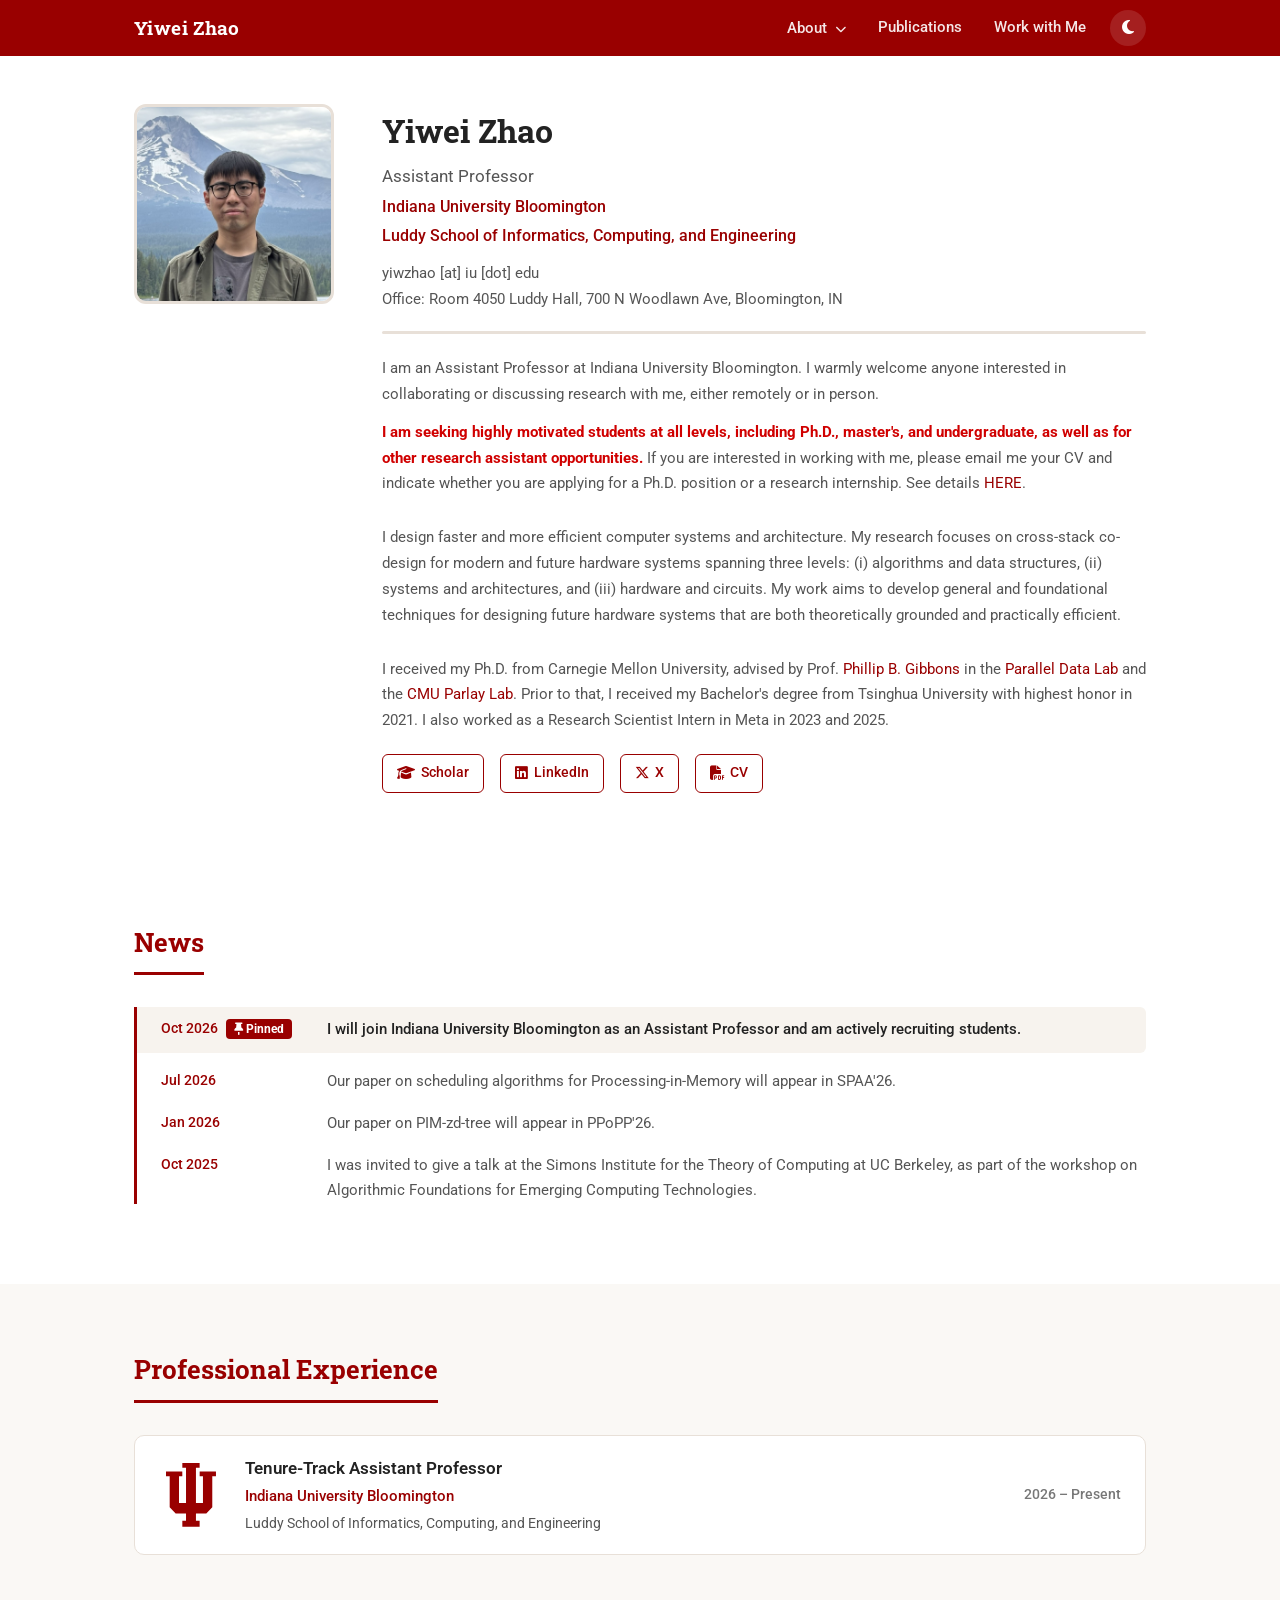
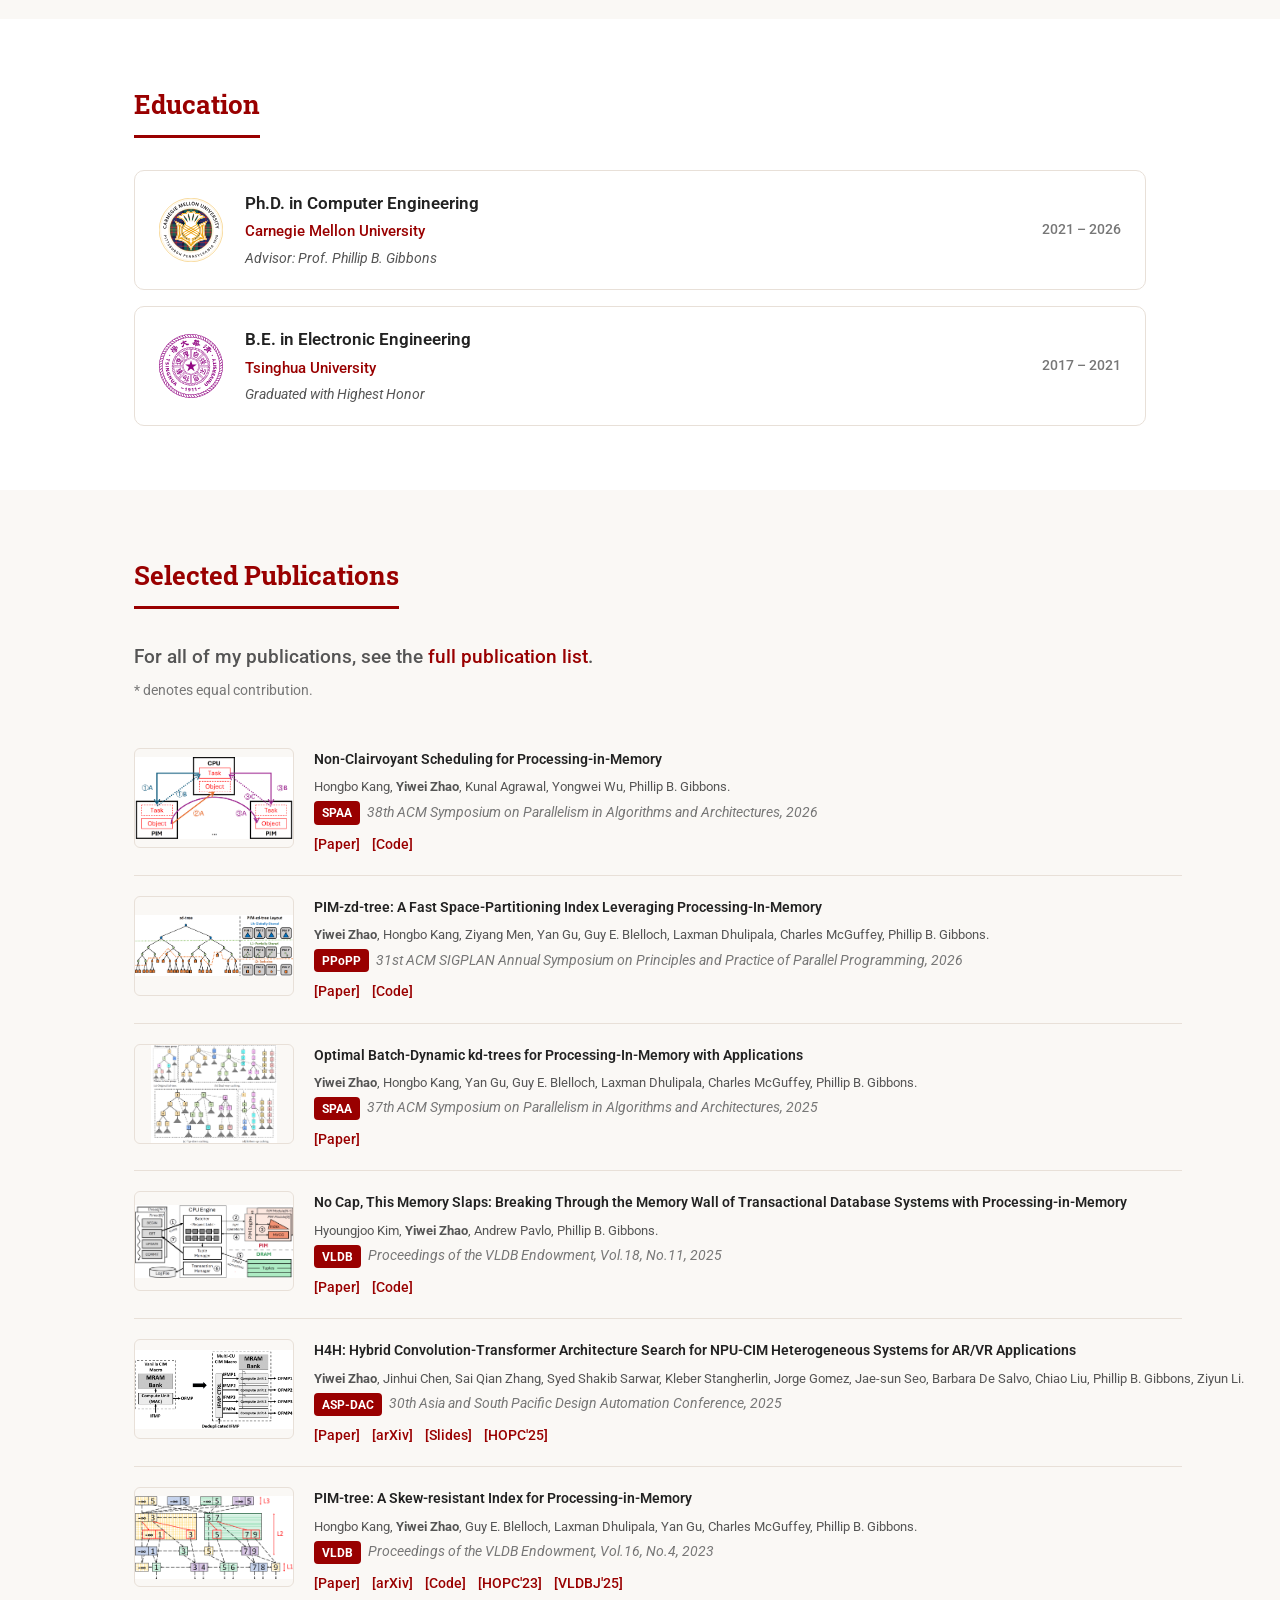
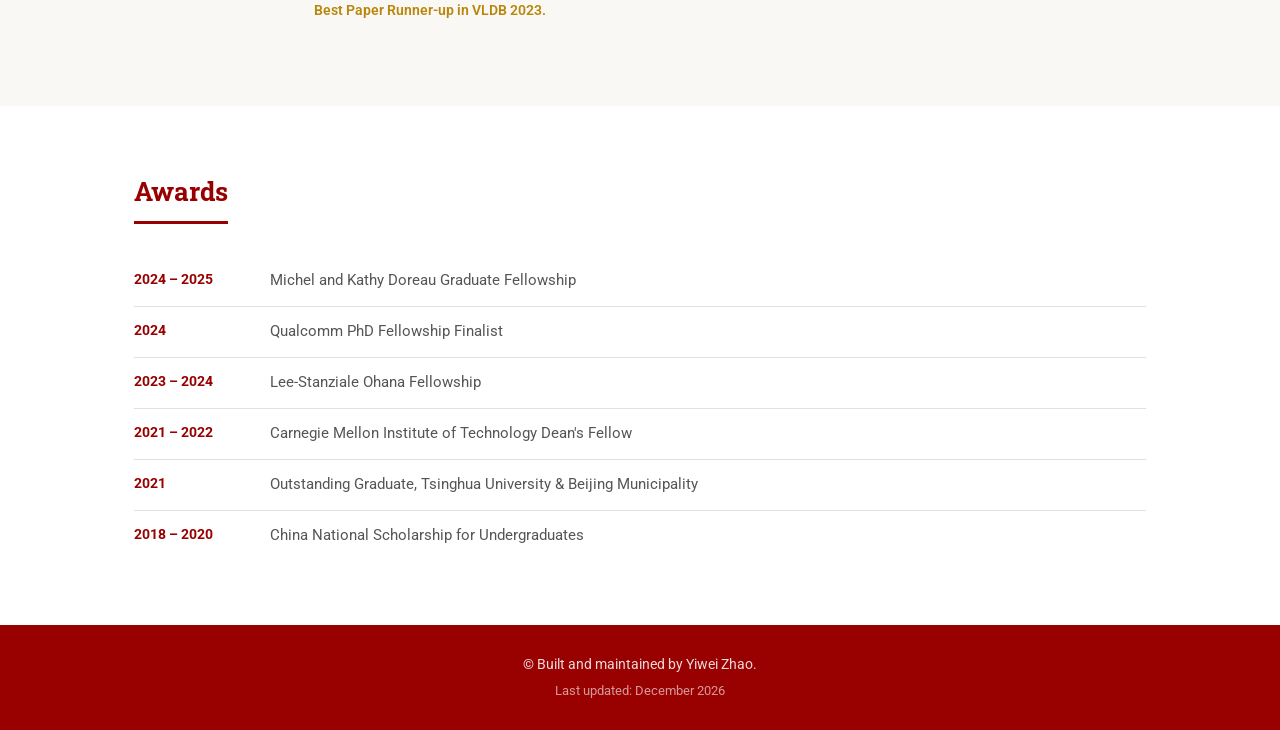
==== index.html @ 8bffdaf3 "add night mode" ====
<!DOCTYPE html>
<html lang="en">
<head>
  <meta charset="UTF-8">
  <meta name="viewport" content="width=device-width, initial-scale=1.0">
  <title>Yiwei Zhao</title>
  <script src="assets/theme.js"></script>
  <link rel="stylesheet" href="style.css?v=21">
  <link rel="stylesheet" href="https://cdnjs.cloudflare.com/ajax/libs/font-awesome/6.5.1/css/all.min.css">
  <link href="https://fonts.googleapis.com/css2?family=Roboto:wght@300;400;500;700&family=Roboto+Slab:wght@400;700&display=swap" rel="stylesheet">
</head>
<body>

<!-- Navigation -->
<nav class="navbar">
  <div class="container nav-container">
    <a href="#" class="nav-brand">Yiwei Zhao</a>
    <button class="nav-toggle" aria-label="Toggle navigation">
      <span class="hamburger"></span>
    </button>
    <ul class="nav-links">
      <li class="nav-dropdown">
        <button class="nav-dropdown-toggle" type="button" aria-haspopup="true" aria-expanded="false">About <i class="fas fa-chevron-down" aria-hidden="true"></i></button>
        <ul class="nav-submenu">
          <li><a href="#about">Bio</a></li>
          <li><a href="#news">News</a></li>
          <li><a href="#employment">Professional Experience</a></li>
          <li><a href="#education">Education</a></li>
          <li><a href="#publications">Selected Publications</a></li>
          <li><a href="#awards">Awards</a></li>
        </ul>
      </li>
      <li><a href="publications.html">Publications</a></li>
      <li><a href="opportunities.html">Work with Me</a></li>
    </ul>
    <button class="theme-toggle" type="button" aria-label="Switch to night mode"></button>
  </div>
</nav>

<!-- Bio / About Section -->
<section id="about" class="section section-bio">
  <div class="container bio-container">
    <div class="bio-photo">
      <img src="assets/profile.JPEG" alt="Profile photo of Your Name">
    </div>
    <div class="bio-text">
      <h1>Yiwei Zhao</h1>
      <p class="bio-title">Assistant Professor</p>
      <p class="bio-affiliation"><a href="https://bloomington.iu.edu/" target="_blank" rel="noopener noreferrer">Indiana University Bloomington</a></p>
      <p class="bio-affiliation"><a href="https://luddy.iu.edu/index.html" target="_blank" rel="noopener noreferrer">Luddy School of Informatics, Computing, and Engineering</a></p>
      <p class="bio-email">yiwzhao [at] iu [dot] edu<br>
        Office: Room 4050 Luddy Hall, 700 N Woodlawn Ave, Bloomington, IN</p>
      <p class="bio-description">
        I am an Assistant Professor at Indiana University Bloomington.
        I warmly welcome anyone interested in collaborating or discussing research with me, either remotely or in person.
      </p>
      <p class="bio-description bio-gap">
        <strong class="bio-highlight">I am seeking highly motivated students at all levels, including Ph.D., master's, and undergraduate, as well as for other research assistant opportunities.</strong>
        If you are interested in working with me, please email me your CV and indicate whether you are applying for a Ph.D. position or a research internship.
        See details <a href="opportunities.html">HERE</a>.
      </p>
      <p class="bio-description bio-gap">
        I design faster and more efficient computer systems and architecture.
        My research focuses on cross-stack co-design for modern and future hardware systems spanning three levels:
        (i) algorithms and data structures, (ii) systems and architectures, and (iii) hardware and circuits.
        My work aims to develop general and foundational techniques for designing future hardware systems that are both theoretically grounded and practically efficient.
      </p>
      <p class="bio-description">
        I received my Ph.D. from Carnegie Mellon University, advised by Prof. <span data-coauthor="phillip-b-gibbons">Phillip B. Gibbons</span> in the <a href="https://www.pdl.cmu.edu/index.shtml" target="_blank" rel="noopener noreferrer">Parallel Data Lab</a> and the <a href="https://github.com/cmuparlay" target="_blank" rel="noopener noreferrer">CMU Parlay Lab</a>.
        Prior to that, I received my Bachelor's degree from Tsinghua University with highest honor in 2021.
        I also worked as a Research Scientist Intern in Meta in 2023 and 2025.
      </p>
      <div class="bio-links">
        <a href="https://scholar.google.com/citations?user=ESIzPeQAAAAJ" title="Google Scholar" target="_blank" rel="noopener noreferrer"><i class="fas fa-graduation-cap"></i> Scholar</a>
        <a href="https://www.linkedin.com/in/yiwei-zhao-3b6b73201/" title="LinkedIn" target="_blank" rel="noopener noreferrer"><i class="fab fa-linkedin"></i> LinkedIn</a>
        <a href="https://x.com/ZhaoYiwei_" title="X / Twitter" target="_blank" rel="noopener noreferrer"><i class="fab fa-x-twitter"></i> X</a>
        <a href="assets/CV_ZhaoYiwei.pdf" title="CV" target="_blank" rel="noopener noreferrer"><i class="fas fa-file-pdf"></i> CV</a>
      </div>
    </div>
  </div>
</section>

<!-- News Section -->
<section id="news" class="section">
  <div class="container">
    <h2 class="section-title">News</h2>
    <div class="news-list">
      <div class="news-item news-pinned">
        <span class="news-date">Oct 2026<span class="news-pin-badge"><i class="fas fa-thumbtack"></i> Pinned</span></span>
        <span class="news-content">I will join Indiana University Bloomington as an Assistant Professor and am actively recruiting students.</span>
      </div>
      <div class="news-item">
        <span class="news-date">Jul 2026</span>
        <span class="news-content">Our paper on scheduling algorithms for Processing-in-Memory will appear in SPAA'26.</span>
      </div>
      <div class="news-item">
        <span class="news-date">Jan 2026</span>
        <span class="news-content">Our paper on PIM-zd-tree will appear in PPoPP'26.</span>
      </div>
      <div class="news-item">
        <span class="news-date">Oct 2025</span>
        <span class="news-content">I was invited to give a talk at the Simons Institute for the Theory of Computing at UC Berkeley, as part of the workshop on Algorithmic Foundations for Emerging Computing Technologies.</span>
      </div>
    </div>
  </div>
</section>

<!-- Employment Section -->
<section id="employment" class="section section-alt">
  <div class="container">
    <h2 class="section-title">Professional Experience</h2>
    <div class="education-list">
      <div class="education-item">
        <div class="edu-logo">
          <img src="assets/logos/iu.svg" alt="Indiana University logo">
        </div>
        <div class="edu-body">
          <h3>Tenure-Track Assistant Professor</h3>
          <p class="edu-school"><a href="https://bloomington.iu.edu/" target="_blank" rel="noopener noreferrer">Indiana University Bloomington</a></p>
          <p class="edu-note edu-note-plain"><a href="https://luddy.iu.edu/index.html" target="_blank" rel="noopener noreferrer">Luddy School of Informatics, Computing, and Engineering</a></p>
        </div>
        <div class="edu-year">2026 &ndash; Present</div>
      </div>
    </div>
  </div>
</section>

<!-- Education Section -->
<section id="education" class="section">
  <div class="container">
    <h2 class="section-title">Education</h2>
    <div class="education-list">
      <div class="education-item">
        <div class="edu-logo">
          <img src="assets/logos/cmu.svg" alt="Carnegie Mellon University seal">
        </div>
        <div class="edu-body">
          <h3>Ph.D. in Computer Engineering</h3>
          <p class="edu-school"><a href="https://www.cmu.edu/" target="_blank" rel="noopener noreferrer">Carnegie Mellon University</a></p>
          <p class="edu-note">Advisor: Prof. <span data-coauthor="phillip-b-gibbons">Phillip B. Gibbons</span></p>
        </div>
        <div class="edu-year">2021 &ndash; 2026</div>
      </div>
      <div class="education-item">
        <div class="edu-logo">
          <img src="assets/logos/tsinghua.svg" alt="Tsinghua University logo">
        </div>
        <div class="edu-body">
          <h3>B.E. in Electronic Engineering</h3>
          <p class="edu-school"><a href="https://www.tsinghua.edu.cn/en/" target="_blank" rel="noopener noreferrer">Tsinghua University</a></p>
          <p class="edu-note">Graduated with Highest Honor</p>
        </div>
        <div class="edu-year">2017 &ndash; 2021</div>
      </div>
    </div>
  </div>
</section>

<!-- Publications Section -->
<section id="publications" class="section section-alt">
  <div class="container">
    <h2 class="section-title">Selected Publications</h2>
    <p class="section-cta">For all of my publications, see the <a href="publications.html">full publication list</a>.</p>
    <p class="section-note">* denotes equal contribution.</p>
    <ol class="publication-list" data-pubs="selected"></ol>
  </div>
</section>

<!-- Awards Section -->
<section id="awards" class="section">
  <div class="container">
    <h2 class="section-title">Awards</h2>
    <ul class="awards-list">
      <li class="award-item">
        <span class="award-year">2024 &ndash; 2025</span>
        <span class="award-name">Michel and Kathy Doreau Graduate Fellowship</span>
      </li>
      <li class="award-item">
        <span class="award-year">2024</span>
        <span class="award-name">Qualcomm PhD Fellowship Finalist</span>
      </li>
      <li class="award-item">
        <span class="award-year">2023 &ndash; 2024</span>
        <span class="award-name">Lee-Stanziale Ohana Fellowship</span>
      </li>
      <li class="award-item">
        <span class="award-year">2021 &ndash; 2022</span>
        <span class="award-name">Carnegie Mellon Institute of Technology Dean's Fellow</span>
      </li>
      <li class="award-item">
        <span class="award-year">2021</span>
        <span class="award-name">Outstanding Graduate, Tsinghua University & Beijing Municipality</span>
      </li>
      <li class="award-item">
        <span class="award-year">2018 &ndash; 2020</span>
        <span class="award-name">China National Scholarship for Undergraduates</span>
      </li>
    </ul>
  </div>
</section>

<!-- Footer -->
<footer class="footer">
  <div class="container">
    <p>&copy; Built and maintained by Yiwei Zhao.</p>
    <p class="footer-note">Last updated: <span id="last-updated">July 2026</span></p>
  </div>
</footer>

<script src="assets/coauthors.js"></script>
<script src="assets/papers.js"></script>
<script>
  // Mobile nav toggle
  document.querySelector('.nav-toggle').addEventListener('click', function() {
    document.querySelector('.nav-links').classList.toggle('active');
    this.classList.toggle('active');
  });

  // Smooth scroll & close mobile nav on click
  document.querySelectorAll('.nav-links a').forEach(link => {
    link.addEventListener('click', function(e) {
      // Only intercept same-page anchors; let links to other pages navigate normally
      const href = this.getAttribute('href');
      if (href.startsWith('#')) {
        e.preventDefault();
        const target = document.querySelector(href);
        if (target) {
          target.scrollIntoView({ behavior: 'smooth', block: 'start' });
        }
      }
      document.querySelector('.nav-links').classList.remove('active');
      document.querySelector('.nav-toggle').classList.remove('active');
    });
  });

  // "About" dropdown: click to open/close; any other click or Escape closes it
  (function () {
    const dd = document.querySelector('.nav-dropdown');
    const btn = dd.querySelector('.nav-dropdown-toggle');
    function setOpen(open) {
      dd.classList.toggle('open', open);
      btn.setAttribute('aria-expanded', open ? 'true' : 'false');
    }
    btn.addEventListener('click', function () { setOpen(!dd.classList.contains('open')); });
    document.addEventListener('click', function (e) {
      if (!e.target.closest('.nav-dropdown-toggle')) setOpen(false);
    });
    document.addEventListener('keydown', function (e) {
      if (e.key === 'Escape') setOpen(false);
    });
  })();

  // Navbar shadow on scroll
  window.addEventListener('scroll', function() {
    const nav = document.querySelector('.navbar');
    nav.classList.toggle('scrolled', window.scrollY > 10);
  });

  
  // Footer "Last updated" — read from the page's own Last-Modified timestamp,
  // which GitHub Pages refreshes on every deploy (no API calls, no rate limits).
  (function () {
    const d = new Date(document.lastModified);
    if (!isNaN(d)) {
      const label = d.toLocaleDateString('en-US', { month: 'long', year: 'numeric' });
      document.getElementById('last-updated').textContent = label;
    }
    // otherwise keep the static fallback in the markup
  })();
</script>

</body>
</html>
---- style.css ----
/* ========== Variables & Reset ========== */
:root {
  --primary: #990000;
  --primary-dark: #7a0000;
  --primary-light: #b30000;
  --primary-bg: #990000;
  --primary-bg-dark: #7a0000;
  --cream: #f7f3ee;
  --text-primary: #222222;
  --text-secondary: #555555;
  --text-light: #777777;
  --bg-white: #ffffff;
  --bg-alt: #faf8f5;
  --border-color: #e8e0d8;
  --max-width: 1060px;
  --nav-height: 56px;
}

*, *::before, *::after {
  margin: 0;
  padding: 0;
  box-sizing: border-box;
}

html {
  scroll-behavior: smooth;
  scroll-padding-top: var(--nav-height);
}

body {
  font-family: 'Roboto', -apple-system, BlinkMacSystemFont, sans-serif;
  color: var(--text-primary);
  background: var(--bg-white);
  line-height: 1.7;
  font-size: 16px;
}

a {
  color: var(--primary);
  text-decoration: none;
  transition: color 0.2s;
}

a:hover {
  color: var(--primary-dark);
  text-decoration: underline;
}

img {
  max-width: 100%;
  height: auto;
}

.container {
  max-width: var(--max-width);
  margin: 0 auto;
  padding: 0 24px;
}

/* ========== Night mode ========== */
:root[data-theme="dark"] {
  color-scheme: dark;
  --primary: #ff8080;
  --primary-dark: #ffa8a8;
  --primary-light: #ff9a9a;
  --primary-bg: #7a1414;
  --primary-bg-dark: #5a0e0e;
  --cream: #2a2422;
  --text-primary: #ececec;
  --text-secondary: #bfc2c7;
  --text-light: #9a9ea5;
  --bg-white: #15171b;
  --bg-alt: #1c1f24;
  --border-color: #343941;
}

:root[data-theme="dark"] .bio-highlight {
  color: #ff6b6b;
}

:root[data-theme="dark"] .pub-award,
:root[data-theme="dark"] .pub-award a {
  color: #e6b84a;
}

:root[data-theme="dark"] .edu-logo {
  background: #ffffff;
  border-radius: 10px;
  padding: 6px;
}

:root[data-theme="dark"] .bio-photo img,
:root[data-theme="dark"] .pub-thumbnail img {
  filter: brightness(0.92);
}

/* ========== Navigation ========== */
.navbar {
  position: fixed;
  top: 0;
  left: 0;
  right: 0;
  height: var(--nav-height);
  background: var(--primary-bg);
  z-index: 1000;
  transition: box-shadow 0.3s;
}

.navbar.scrolled {
  box-shadow: 0 2px 12px rgba(0, 0, 0, 0.15);
}

.nav-container {
  display: flex;
  align-items: center;
  justify-content: space-between;
  height: 100%;
}

.nav-brand {
  color: #ffffff;
  font-family: 'Roboto Slab', serif;
  font-size: 1.2rem;
  font-weight: 700;
  letter-spacing: 0.02em;
}

.nav-brand:hover {
  color: #ffffff;
  text-decoration: none;
}

.nav-links {
  display: flex;
  list-style: none;
  gap: 8px;
}

.nav-links a {
  color: rgba(255, 255, 255, 0.9);
  font-size: 0.95rem;
  font-weight: 500;
  white-space: nowrap;
  padding: 6px 12px;
  border-radius: 4px;
  transition: background 0.2s, color 0.2s;
}

.nav-links a:hover {
  color: #ffffff;
  background: rgba(255, 255, 255, 0.15);
  text-decoration: none;
}

/* Day/night switch */
.nav-links {
  margin-left: auto;
}

.theme-toggle {
  flex-shrink: 0;
  width: 36px;
  height: 36px;
  margin-left: 12px;
  background: rgba(255, 255, 255, 0.12);
  border: none;
  border-radius: 50%;
  color: #ffffff;
  font-size: 1rem;
  cursor: pointer;
  transition: background 0.2s;
}

.theme-toggle:hover {
  background: rgba(255, 255, 255, 0.25);
}

/* "About" dropdown */
.nav-dropdown {
  position: relative;
}

.nav-dropdown-toggle {
  background: none;
  border: none;
  cursor: pointer;
  font-family: inherit;
  color: rgba(255, 255, 255, 0.9);
  font-size: 0.95rem;
  font-weight: 500;
  padding: 6px 12px;
  border-radius: 4px;
  transition: background 0.2s, color 0.2s;
}

.nav-dropdown-toggle:hover,
.nav-dropdown.open .nav-dropdown-toggle {
  color: #ffffff;
  background: rgba(255, 255, 255, 0.15);
}

.nav-dropdown-toggle i {
  font-size: 0.7rem;
  margin-left: 4px;
  transition: transform 0.2s;
}

.nav-dropdown.open .nav-dropdown-toggle i {
  transform: rotate(180deg);
}

.nav-submenu {
  display: none;
  position: absolute;
  top: calc(100% + 8px);
  left: 0;
  min-width: 210px;
  list-style: none;
  padding: 6px 0;
  background: var(--primary-bg-dark);
  border-radius: 8px;
  box-shadow: 0 8px 24px rgba(0, 0, 0, 0.25);
}

.nav-dropdown.open .nav-submenu {
  display: block;
}

.nav-submenu a {
  display: block;
  padding: 8px 18px;
  border-radius: 0;
}

/* Narrow desktop/tablet: tighten the bar so all links fit on one line */
@media (min-width: 769px) and (max-width: 940px) {
  .nav-links {
    gap: 2px;
  }
  .nav-links a {
    font-size: 0.85rem;
    padding: 6px 8px;
  }
  .nav-brand {
    font-size: 1.1rem;
  }
}

/* Hamburger */
.nav-toggle {
  display: none;
  background: none;
  border: none;
  cursor: pointer;
  padding: 8px;
}

.hamburger,
.hamburger::before,
.hamburger::after {
  display: block;
  width: 22px;
  height: 2px;
  background: #ffffff;
  border-radius: 2px;
  transition: transform 0.3s;
}

.hamburger {
  position: relative;
}

.hamburger::before,
.hamburger::after {
  content: '';
  position: absolute;
}

.hamburger::before { top: -7px; }
.hamburger::after { top: 7px; }

.nav-toggle.active .hamburger { background: transparent; }
.nav-toggle.active .hamburger::before { top: 0; transform: rotate(45deg); }
.nav-toggle.active .hamburger::after { top: 0; transform: rotate(-45deg); }

/* ========== Sections ========== */
.section {
  padding: 64px 0;
}

.section-bio {
  padding-top: calc(var(--nav-height) + 48px);
}

.section-alt {
  background: var(--bg-alt);
}

.section-title {
  font-family: 'Roboto Slab', serif;
  font-size: 1.6rem;
  font-weight: 700;
  color: var(--primary);
  margin-bottom: 32px;
  padding-bottom: 8px;
  border-bottom: 3px solid var(--primary);
  display: inline-block;
}

.section-note {
  color: var(--text-light);
  font-size: 0.9rem;
  margin-bottom: 24px;
}

.section-cta {
  font-size: 1.2rem;
  font-weight: 500;
  color: var(--text-secondary);
  margin-bottom: 6px;
}

/* ========== Bio Section ========== */
.bio-container {
  display: flex;
  gap: 48px;
  align-items: flex-start;
}

.bio-photo {
  flex-shrink: 0;
  width: 200px;
}

.bio-photo img {
  width: 200px;
  height: 200px;
  border-radius: 12px;
  object-fit: cover;
  border: 3px solid var(--border-color);
  background: var(--bg-alt);
}

.bio-text h1 {
  font-family: 'Roboto Slab', serif;
  font-size: 2rem;
  font-weight: 700;
  color: var(--text-primary);
  margin-bottom: 4px;
}

.bio-title {
  font-size: 1.05rem;
  color: var(--text-secondary);
  margin-bottom: 2px;
}

.bio-affiliation {
  font-size: 1rem;
  color: var(--primary);
  font-weight: 500;
  margin-bottom: 2px;
}

.bio-email {
  font-size: 0.95rem;
  color: var(--text-secondary);
  margin-top: 12px;
  margin-bottom: 22px;
}

.bio-description {
  color: var(--text-secondary);
  margin-bottom: 12px;
  font-size: 0.95rem;
}

.bio-description.bio-gap {
  margin-bottom: 28px;
}

/* Splitter: thin gray line */
.bio-email::after {
  content: "";
  display: block;
  height: 3px;
  margin-top: 18px;
  border-radius: 2px;
  background: var(--border-color);
}

.bio-highlight {
  color: #d00000;
  font-weight: 700;
}

.bio-links {
  display: flex;
  flex-wrap: wrap;
  gap: 16px;
  margin-top: 20px;
}

.bio-links a {
  display: inline-flex;
  align-items: center;
  gap: 6px;
  color: var(--primary);
  font-size: 0.9rem;
  font-weight: 500;
  padding: 6px 14px;
  border: 1.5px solid var(--primary);
  border-radius: 6px;
  transition: all 0.2s;
}

.bio-links a:hover {
  background: var(--primary-bg);
  color: #ffffff;
  text-decoration: none;
}

/* ========== News Section ========== */
.news-list {
  border-left: 3px solid var(--primary);
  padding-left: 24px;
}

.news-item {
  display: flex;
  gap: 16px;
  margin-bottom: 16px;
  font-size: 0.95rem;
}

.news-date {
  flex-shrink: 0;
  width: 150px;
  color: var(--primary);
  font-weight: 500;
  font-size: 0.85rem;
}

.news-content {
  color: var(--text-secondary);
}

.news-pinned {
  background: var(--cream);
  margin-left: -24px;
  padding: 10px 12px 10px 24px;
  border-radius: 0 6px 6px 0;
}

.news-pinned .news-content {
  color: var(--text-primary);
  font-weight: 500;
}

.news-pin-badge {
  display: inline-block;
  margin-left: 8px;
  background: var(--primary-bg);
  color: #ffffff;
  font-size: 0.75rem;
  font-weight: 700;
  padding: 1px 8px;
  border-radius: 4px;
  line-height: 1.5;
  white-space: nowrap;
}

/* ========== Education Section ========== */
.education-list {
  display: flex;
  flex-direction: column;
  gap: 16px;
}

.education-item {
  display: flex;
  align-items: center;
  gap: 22px;
  padding: 18px 24px;
  background: var(--bg-white);
  border: 1px solid var(--border-color);
  border-radius: 10px;
  transition: box-shadow 0.2s ease, transform 0.2s ease;
}

.education-item:hover {
  box-shadow: 0 4px 14px rgba(0, 0, 0, 0.06);
  transform: translateY(-1px);
}

.edu-logo {
  flex-shrink: 0;
  width: 64px;
  height: 64px;
  display: flex;
  align-items: center;
  justify-content: center;
}

.edu-logo img {
  max-width: 100%;
  max-height: 100%;
  object-fit: contain;
}

.edu-body {
  flex: 1;
  min-width: 0;
}

.edu-body h3 {
  font-size: 1.05rem;
  font-weight: 600;
  color: var(--text-primary);
  margin-bottom: 2px;
}

.edu-school {
  color: var(--primary);
  font-weight: 500;
  font-size: 0.95rem;
  margin-bottom: 2px;
}

.edu-note {
  color: var(--text-secondary);
  font-size: 0.88rem;
  font-style: italic;
}

.edu-note.edu-note-plain {
  font-style: normal;
}

.edu-note-plain a {
  color: var(--text-secondary);
}

.edu-note-plain a:hover {
  color: var(--primary);
  text-decoration: underline;
}

.edu-year {
  flex-shrink: 0;
  color: var(--text-light);
  font-size: 0.9rem;
  font-weight: 500;
  white-space: nowrap;
}

@media (max-width: 600px) {
  .education-item {
    flex-wrap: wrap;
    padding: 16px 18px;
    gap: 16px;
  }
  .edu-year {
    flex-basis: 100%;
    padding-left: 80px;
  }
}

/* ========== Publications Section ========== */
.publication-list {
  list-style: none;
  counter-reset: pub-counter;
}

.publication-item {
  display: flex;
  gap: 20px;
  padding: 20px 0;
  position: relative;
}

.publication-item:not(:last-child)::after {
  content: '';
  position: absolute;
  bottom: 0;
  left: 0;
  right: -36px;
  height: 1px;
  background: var(--border-color);
}

.pub-thumbnail {
  flex-shrink: 0;
  width: 160px;
  height: 100px;
  border-radius: 6px;
  overflow: hidden;
  background: var(--bg-alt);
  border: 1px solid var(--border-color);
}

.pub-thumbnail img {
  width: 100%;
  height: 100%;
  object-fit: contain;
}

.pub-title {
  font-weight: 600;
  font-size: 0.9rem;
  color: var(--text-primary);
  margin-bottom: 4px;
}

.pub-authors {
  font-size: 0.82rem;
  color: var(--text-secondary);
  margin-bottom: 2px;
  white-space: nowrap;
  overflow: hidden;
  text-overflow: ellipsis;
}

.pub-authors a.coauthor-link,
.edu-note a.coauthor-link {
  color: inherit;
  text-decoration: none;
  transition: color 0.2s;
}

.pub-authors a.coauthor-link:hover,
.edu-note a.coauthor-link:hover {
  color: var(--primary);
}

.pub-venue {
  font-size: 0.88rem;
  color: var(--text-light);
  font-style: italic;
  margin-bottom: 8px;
}

.pub-venue-tag {
  display: inline-block;
  background: var(--primary-bg);
  color: #ffffff;
  font-style: normal;
  font-weight: 700;
  font-size: 0.78rem;
  padding: 1px 8px;
  border-radius: 4px;
  margin-right: 4px;
  vertical-align: middle;
}

.pub-award {
  font-size: 0.85rem;
  font-weight: 600;
  color: #b8860b;
  margin-top: 4px;
}

.pub-award a {
  color: #b8860b;
}

.pub-award a:hover {
  color: #996515;
}

.pub-links {
  display: flex;
  gap: 12px;
}

.pub-links a {
  font-size: 0.85rem;
  font-weight: 500;
  color: var(--primary);
}

.pub-links a:hover {
  text-decoration: underline;
}

.pub-toappear {
  font-size: 0.85rem;
  font-weight: 500;
  color: var(--text-secondary);
}

/* ========== Year anchors (publications page, invisible scroll targets) ========== */
.pub-year-anchor {
  list-style: none;
  height: 0;
  padding: 0;
  margin: 0;
  border: none;
  overflow: hidden;
}

/* ========== Year navigation sidebar (publications page) ========== */
.pub-year-nav {
  display: none;
  position: fixed;
  top: 50%;
  left: calc((100vw - var(--max-width)) / 4);
  transform: translate(-50%, -50%);
  flex-direction: column;
  align-items: stretch;
  gap: 4px;
  z-index: 50;
  background: var(--bg-white);
  border: 1px solid var(--border-color);
  border-radius: 10px;
  padding: 8px 6px;
  box-shadow: 0 2px 10px rgba(0, 0, 0, 0.07);
}

@media (min-width: 1260px) {
  .pub-year-nav {
    display: flex;
  }
}

.pub-year-home {
  font-size: 0.8rem;
  font-weight: 500;
  color: var(--text-secondary);
  text-decoration: none;
  padding: 5px 14px;
  border-radius: 6px;
  transition: color 0.15s, background 0.15s;
  white-space: nowrap;
  text-align: center;
  margin-bottom: 4px;
  padding-bottom: 9px;
  border-bottom: 1px solid var(--border-color);
  border-radius: 0;
}

.pub-year-home:hover {
  color: var(--primary);
  background: var(--bg-alt);
  text-decoration: none;
}

.pub-year-nav a {
  font-size: 0.8rem;
  font-weight: 500;
  color: var(--text-secondary);
  text-decoration: none;
  padding: 5px 14px;
  border-radius: 6px;
  transition: color 0.15s, background 0.15s;
  white-space: nowrap;
  text-align: center;
}

.pub-year-nav a:hover {
  color: var(--primary);
  background: var(--bg-alt);
  text-decoration: none;
}

.pub-year-nav a.active {
  color: #ffffff;
  background: var(--primary-bg);
  font-weight: 600;
}

/* ========== Awards Section ========== */
.awards-list {
  list-style: none;
}

.award-item {
  display: flex;
  gap: 16px;
  padding: 12px 0;
  border-bottom: 1px solid var(--border-color);
  font-size: 0.95rem;
}

.award-item:last-child {
  border-bottom: none;
}

.award-year {
  flex-shrink: 0;
  min-width: 120px;
  white-space: nowrap;
  color: var(--primary);
  font-weight: 700;
  font-size: 0.9rem;
}

.award-name {
  color: var(--text-secondary);
}

/* ========== Footer ========== */
.footer {
  background: var(--primary-bg);
  color: rgba(255, 255, 255, 0.85);
  text-align: center;
  padding: 28px 0;
  font-size: 0.88rem;
}

.footer-note {
  margin-top: 4px;
  font-size: 0.8rem;
  color: rgba(255, 255, 255, 0.6);
}

/* ========== Responsive ========== */
@media (max-width: 768px) {
  .nav-toggle {
    display: block;
  }

  .theme-toggle {
    order: 1;
    margin-left: auto;
    margin-right: 4px;
  }

  .nav-toggle {
    order: 2;
  }

  .nav-links {
    display: none;
    position: absolute;
    top: var(--nav-height);
    left: 0;
    right: 0;
    background: var(--primary-bg-dark);
    flex-direction: column;
    padding: 12px 0;
  }

  .nav-links.active {
    display: flex;
  }

  .nav-links a {
    padding: 10px 24px;
    border-radius: 0;
  }

  .nav-dropdown-toggle {
    width: 100%;
    text-align: left;
    padding: 10px 24px;
    border-radius: 0;
  }

  .nav-submenu {
    position: static;
    min-width: 0;
    padding: 0;
    background: rgba(0, 0, 0, 0.15);
    border-radius: 0;
    box-shadow: none;
  }

  .nav-submenu a {
    padding: 8px 24px 8px 40px;
  }

  .bio-container {
    flex-direction: column;
    align-items: center;
    text-align: center;
    gap: 24px;
  }

  .bio-links {
    justify-content: center;
  }

  .publication-item {
    flex-direction: column;
  }

  .pub-thumbnail {
    width: 100%;
    height: 160px;
  }

  .news-item {
    flex-direction: column;
    gap: 4px;
  }

  .news-date {
    width: auto;
  }

  .section-title {
    font-size: 1.3rem;
  }
}

/* ========== Opportunities Page ========== */
.opp-list {
  display: flex;
  flex-direction: column;
  gap: 16px;
}

.opp-card {
  padding: 18px 24px;
  background: var(--bg-white);
  border: 1px solid var(--border-color);
  border-left: 4px solid var(--primary);
  border-radius: 10px;
}

.opp-card h3 {
  font-size: 1.1rem;
  font-weight: 600;
  color: var(--text-primary);
  margin-bottom: 6px;
}

.opp-card p {
  color: var(--text-secondary);
  font-size: 0.95rem;
}

.opp-tag {
  display: inline-block;
  margin-left: 8px;
  padding: 1px 8px;
  border-radius: 4px;
  background: var(--primary-bg);
  color: #ffffff;
  font-size: 0.75rem;
  font-weight: 700;
  vertical-align: 2px;
}

.opp-tag-closed {
  background: var(--text-light);
}

.opp-intro {
  color: var(--text-secondary);
  font-size: 0.95rem;
  margin-bottom: 14px;
}

.opp-intro:last-of-type {
  margin-bottom: 24px;
}

.opp-steps {
  color: var(--text-secondary);
  font-size: 0.95rem;
  margin: 6px 0 0 20px;
}

.opp-steps li {
  margin-bottom: 4px;
}

.opp-card code {
  font-size: 0.85rem;
  background: var(--bg-alt);
  border: 1px solid var(--border-color);
  border-radius: 4px;
  padding: 0 5px;
}

.opp-fn-mark {
  color: var(--primary);
  font-weight: 700;
  font-size: 1em;
  margin-left: 2px;
}

.opp-note {
  margin-top: 14px;
  padding-top: 10px;
  border-top: 1px dashed var(--border-color);
  font-size: 0.85rem;
  font-style: italic;
  color: var(--text-light);
}

.opp-note .opp-fn-mark {
  margin: 0 4px 0 0;
}

/* Banner with campus photo (opportunities page) */
.opp-hero {
  position: relative;
  margin-top: var(--nav-height);
  padding: 96px 0 84px;
  background:
    linear-gradient(180deg, rgba(60, 0, 0, 0.6) 0%, rgba(0, 0, 0, 0.65) 100%),
    url("assets/campus.jpg") center 45% / cover no-repeat;
  color: #ffffff;
  text-align: center;
}

.opp-hero-panel {
  display: inline-block;
  max-width: 100%;
  padding: 24px 40px;
  background: rgba(0, 0, 0, 0.5);
  border-radius: 12px;
  -webkit-backdrop-filter: blur(6px);
  backdrop-filter: blur(6px);
}

.opp-hero-title {
  font-family: 'Roboto Slab', serif;
  font-size: 2.2rem;
  font-weight: 700;
  line-height: 1.25;
  text-shadow: 0 2px 8px rgba(0, 0, 0, 0.85);
}

.opp-hero-sub {
  margin-top: 8px;
  font-size: 1.05rem;
  letter-spacing: 0.04em;
  color: #ffffff;
  text-shadow: 0 1px 6px rgba(0, 0, 0, 0.85);
}

.opp-credit {
  position: absolute;
  right: 12px;
  bottom: 6px;
  font-size: 0.7rem;
  color: rgba(255, 255, 255, 0.75);
}

.opp-credit a {
  color: rgba(255, 255, 255, 0.9);
  text-decoration: underline;
}

@media (max-width: 600px) {
  .opp-hero {
    padding: 64px 0 56px;
  }
  .opp-hero-panel {
    padding: 18px 20px;
  }
  .opp-hero-title {
    font-size: 1.6rem;
  }
}
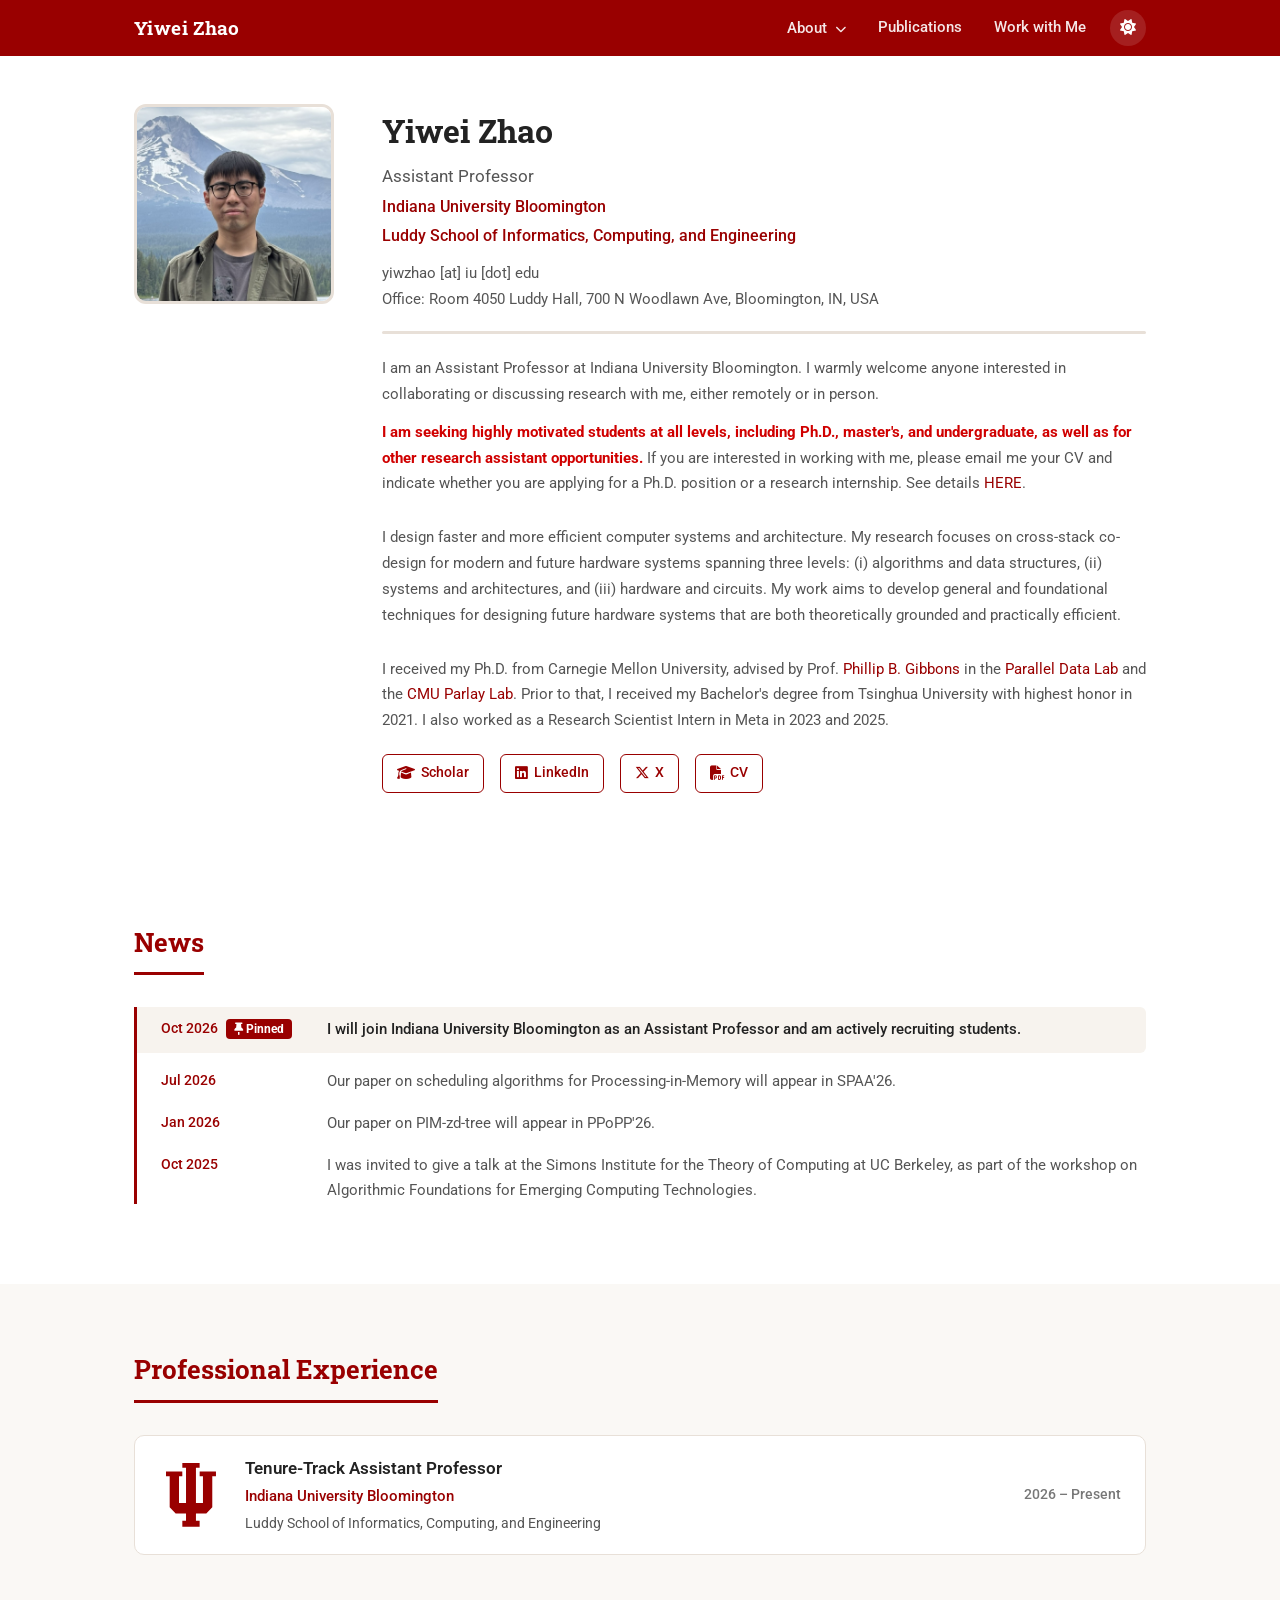
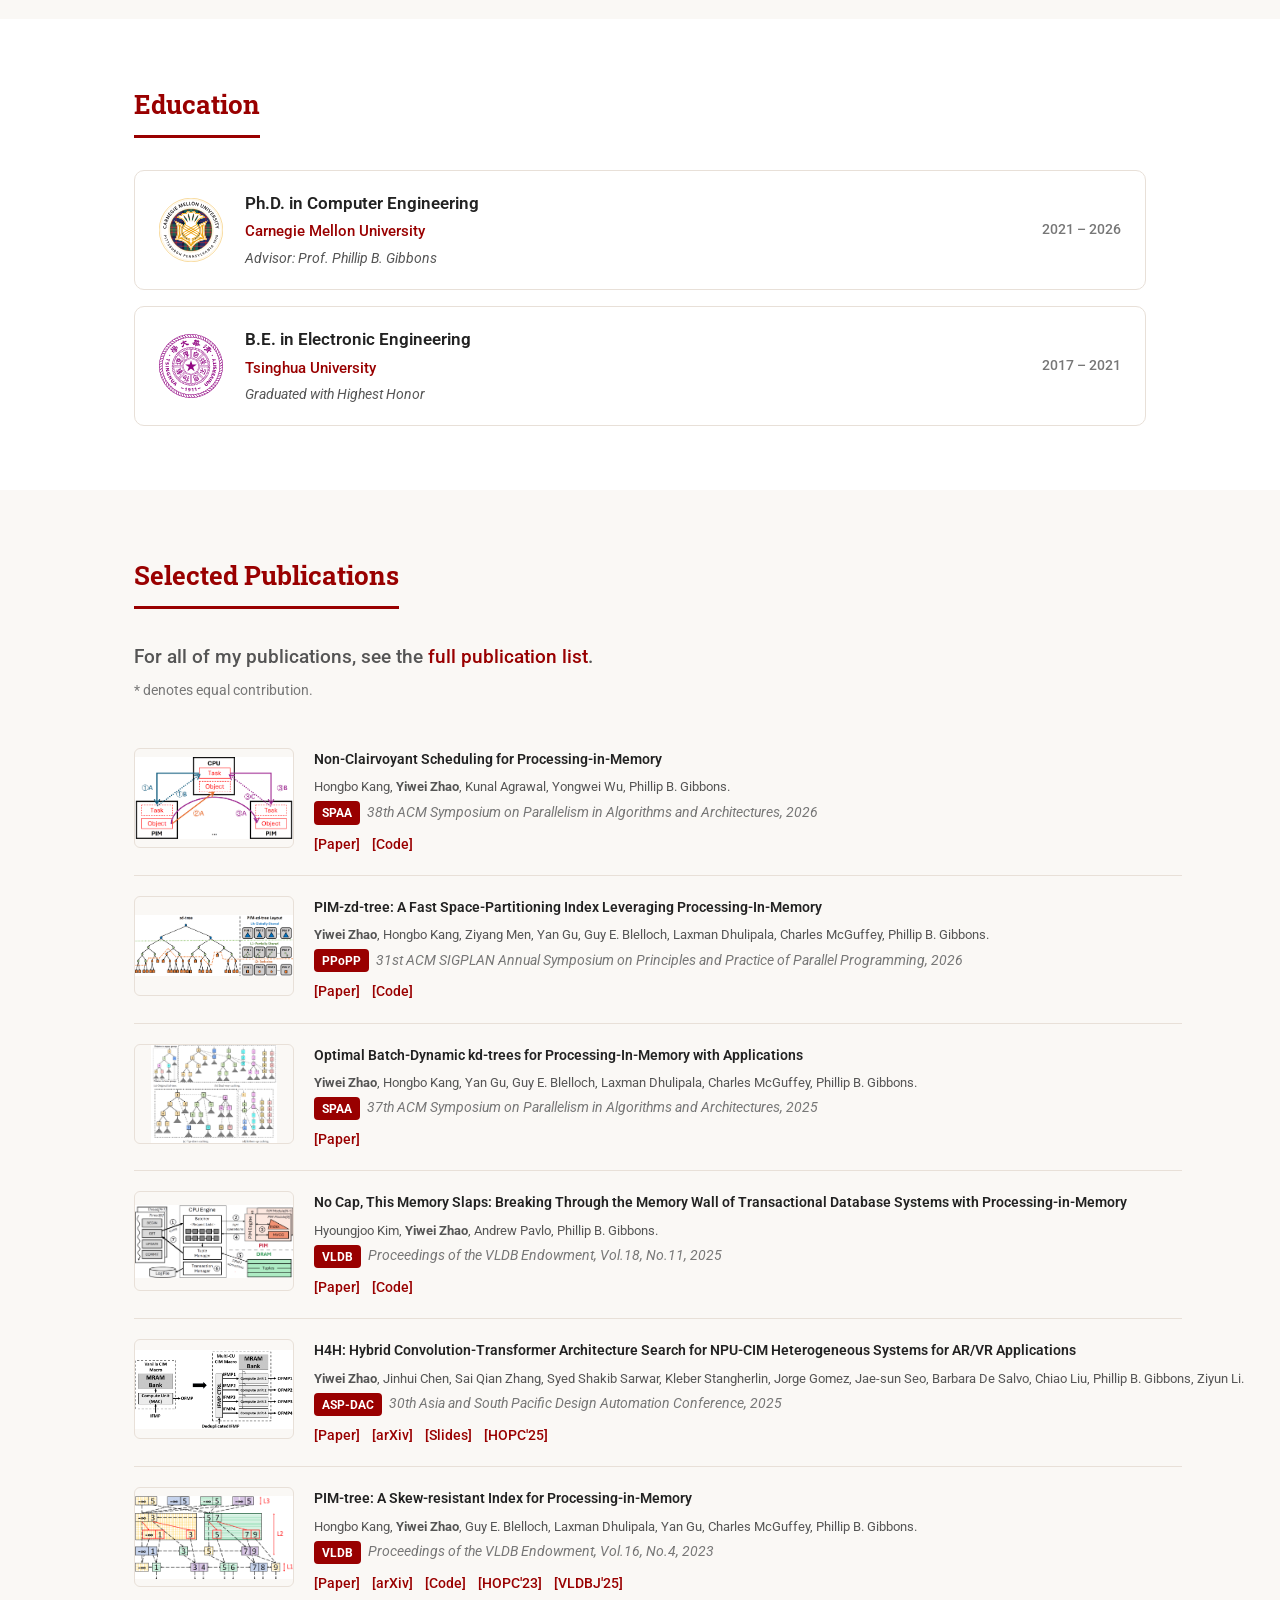
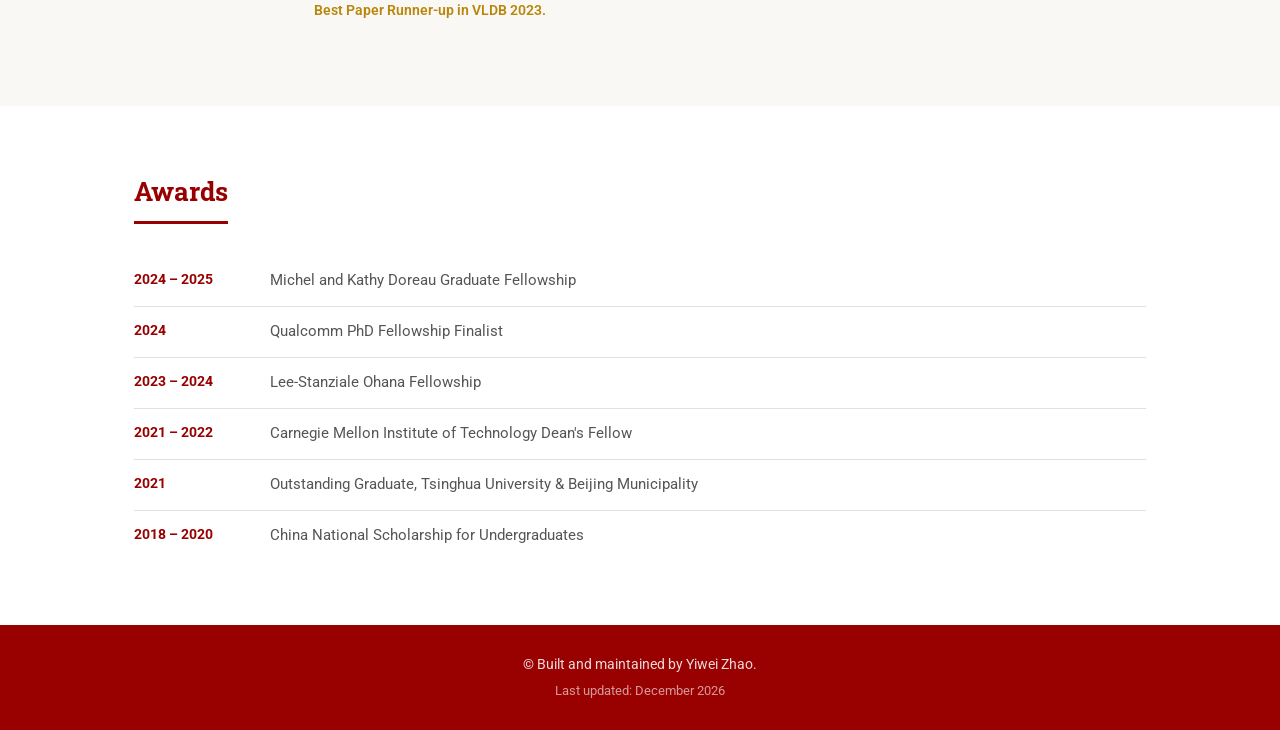
==== commit efbe9fdc: "minor fix" ====
--- a/index.html
+++ b/index.html
@@ -49,7 +49,7 @@
       <p class="bio-affiliation"><a href="https://bloomington.iu.edu/" target="_blank" rel="noopener noreferrer">Indiana University Bloomington</a></p>
       <p class="bio-affiliation"><a href="https://luddy.iu.edu/index.html" target="_blank" rel="noopener noreferrer">Luddy School of Informatics, Computing, and Engineering</a></p>
       <p class="bio-email">yiwzhao [at] iu [dot] edu<br>
-        Office: Room 4050 Luddy Hall, 700 N Woodlawn Ave, Bloomington, IN</p>
+        Office: Room 4050 Luddy Hall, 700 N Woodlawn Ave, Bloomington, IN, USA</p>
       <p class="bio-description">
         I am an Assistant Professor at Indiana University Bloomington.
         I warmly welcome anyone interested in collaborating or discussing research with me, either remotely or in person.
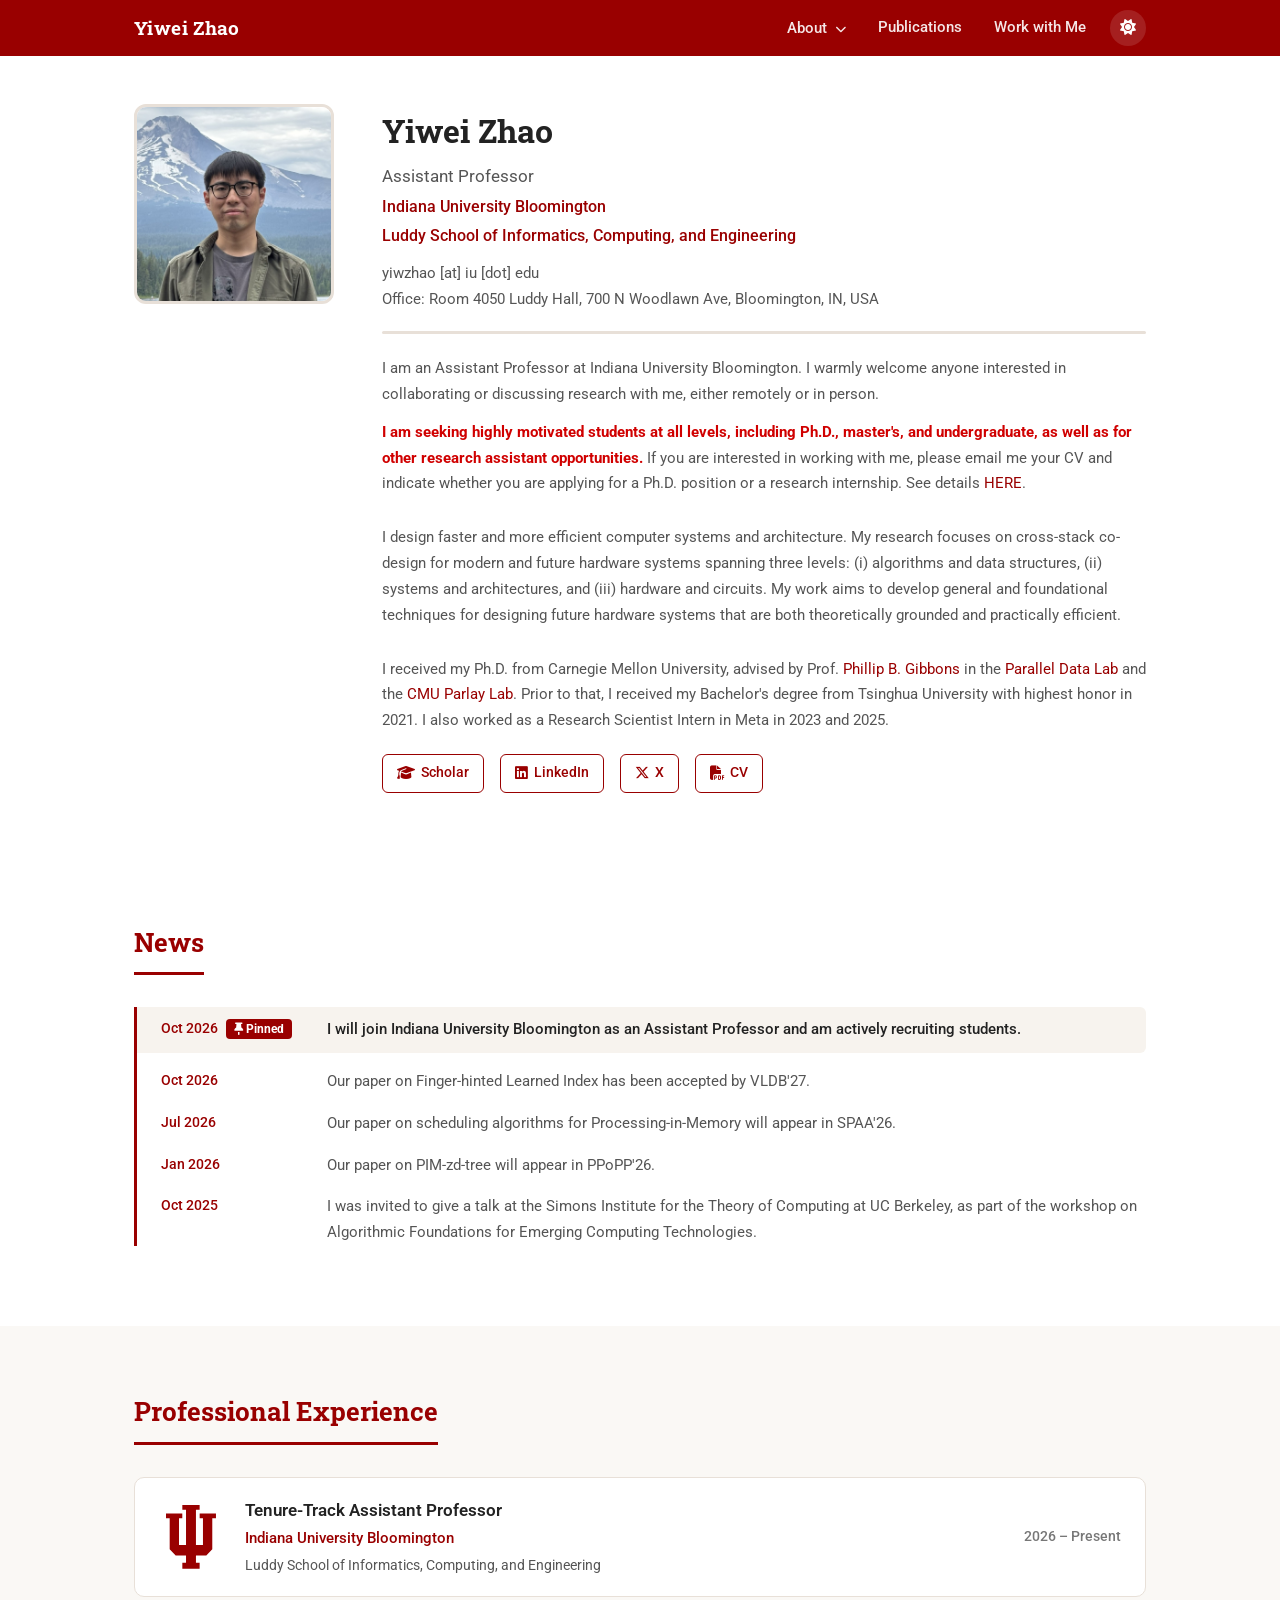
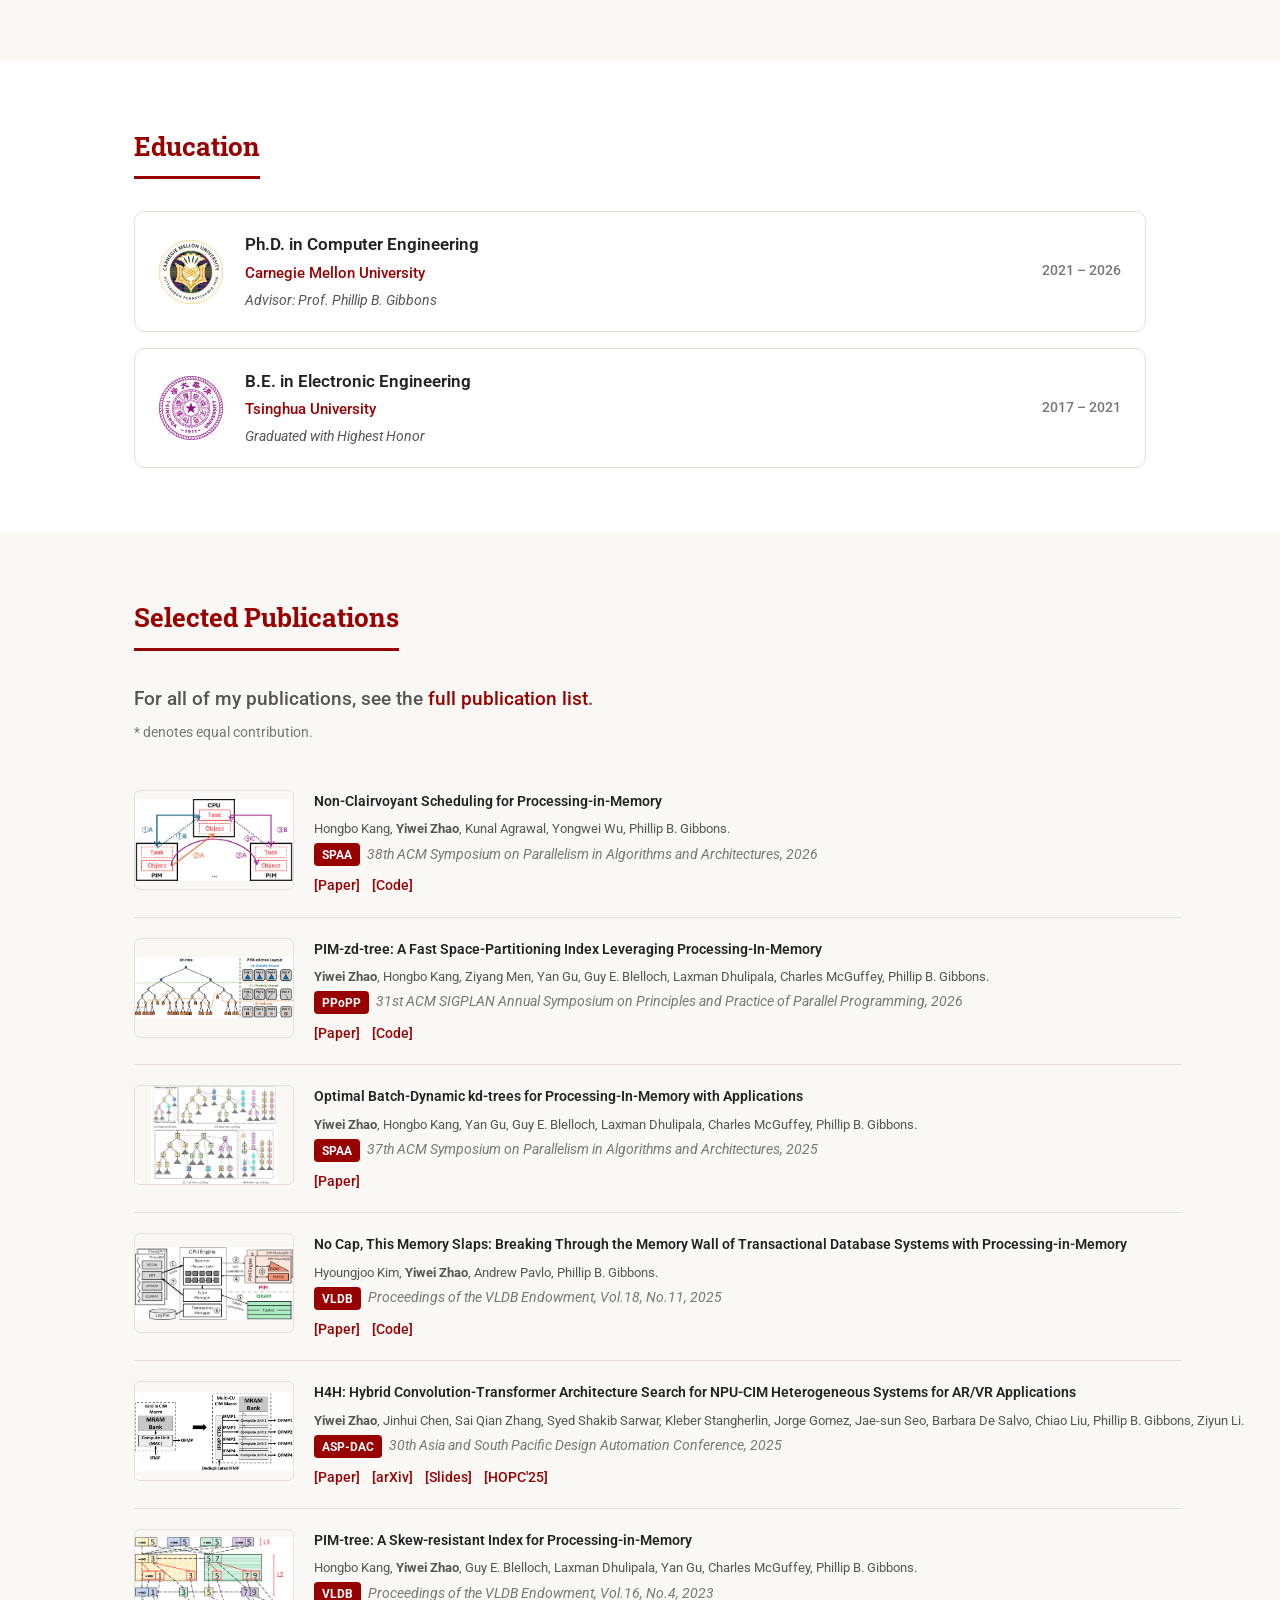
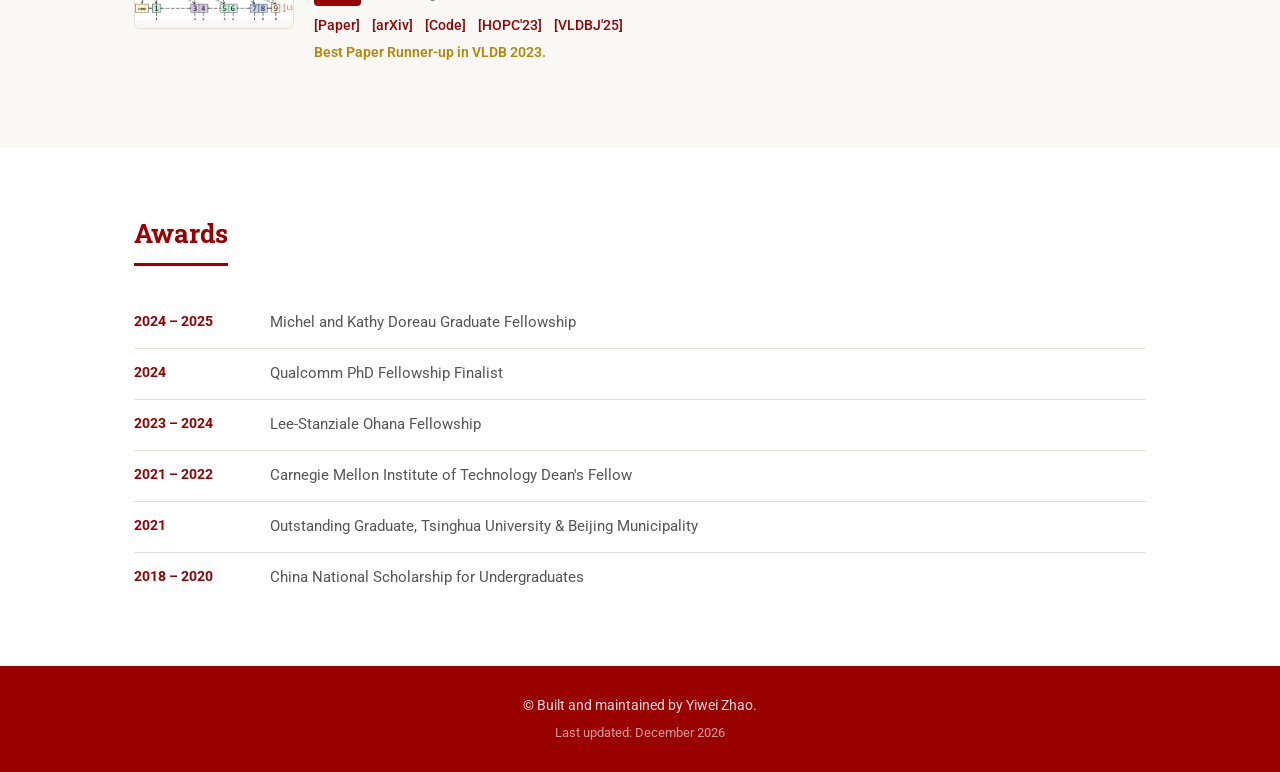
==== commit 29b5cd9c: "minor fix" ====
--- a/index.html
+++ b/index.html
@@ -90,6 +90,10 @@
         <span class="news-content">I will join Indiana University Bloomington as an Assistant Professor and am actively recruiting students.</span>
       </div>
       <div class="news-item">
+        <span class="news-date">Oct 2026</span>
+        <span class="news-content">Our paper on Finger-hinted Learned Index has been accepted by VLDB'27.</span>
+      </div>
+      <div class="news-item">
         <span class="news-date">Jul 2026</span>
         <span class="news-content">Our paper on scheduling algorithms for Processing-in-Memory will appear in SPAA'26.</span>
       </div>
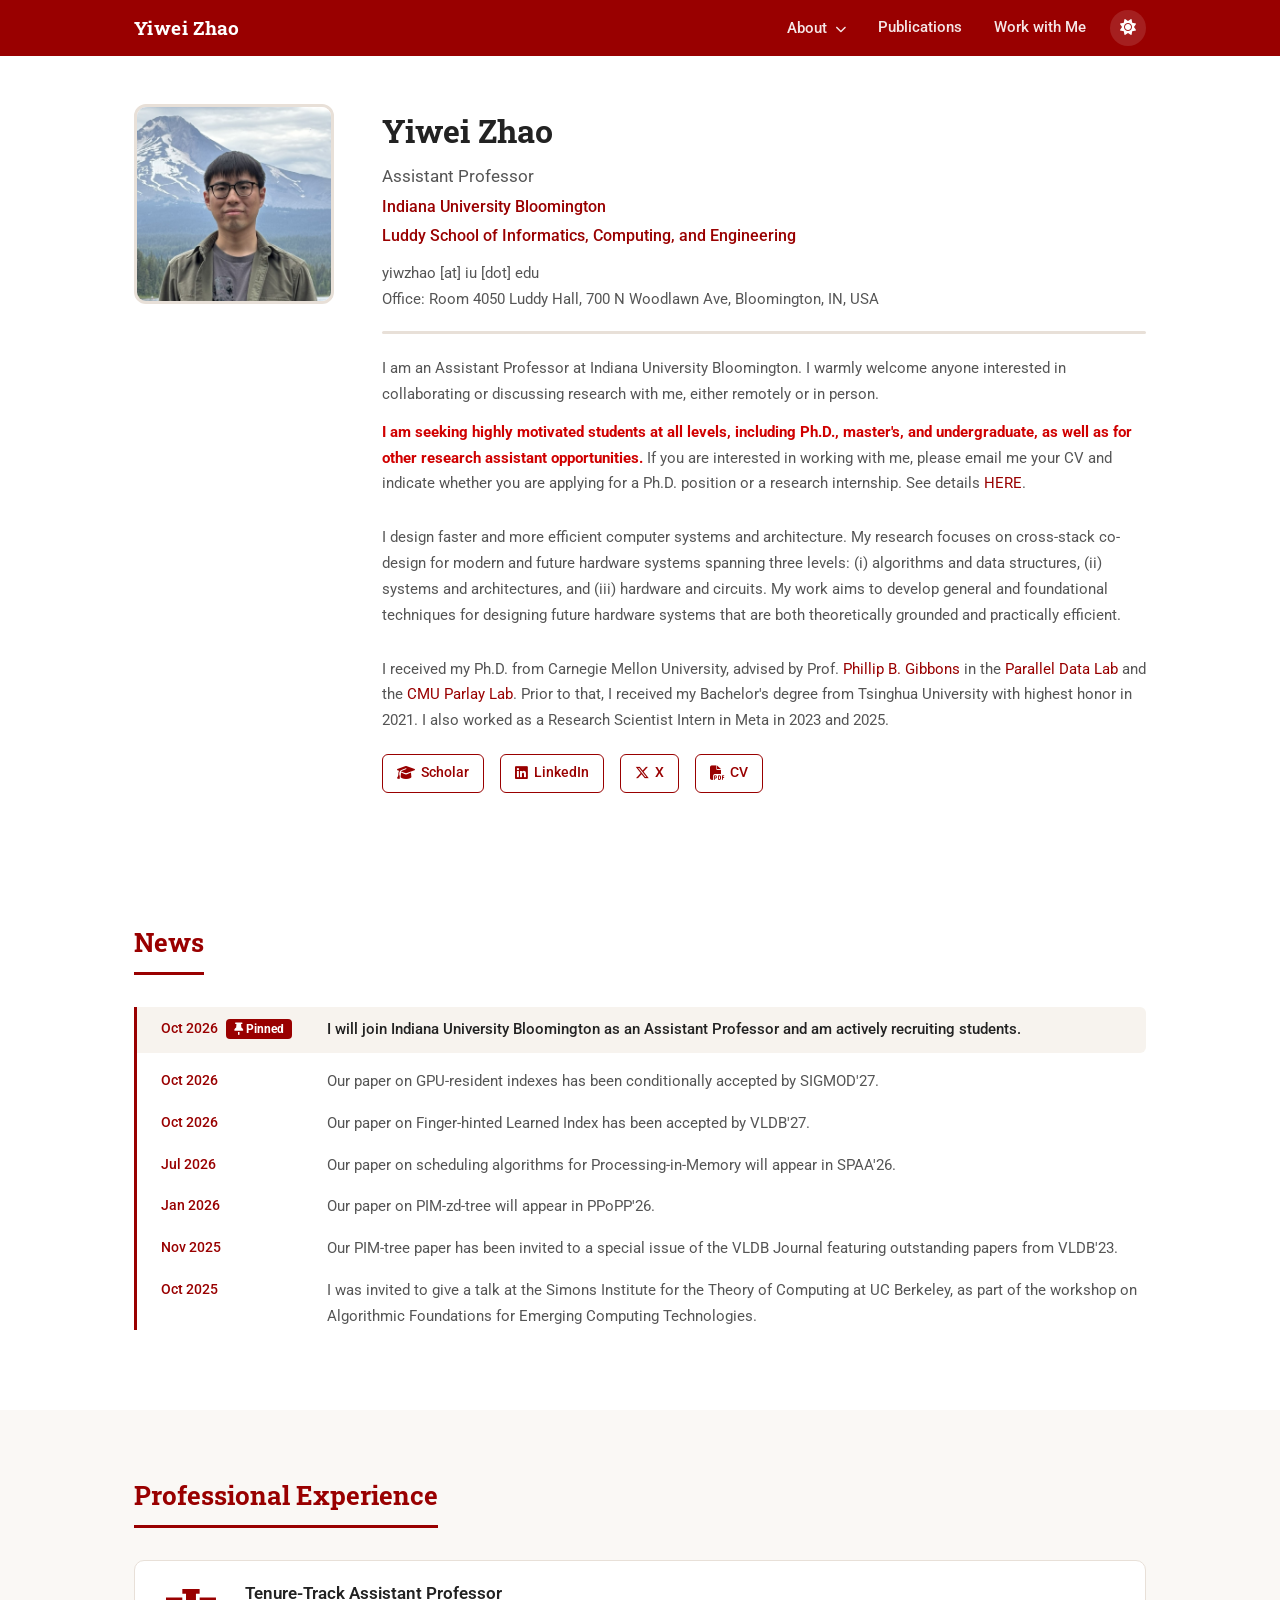
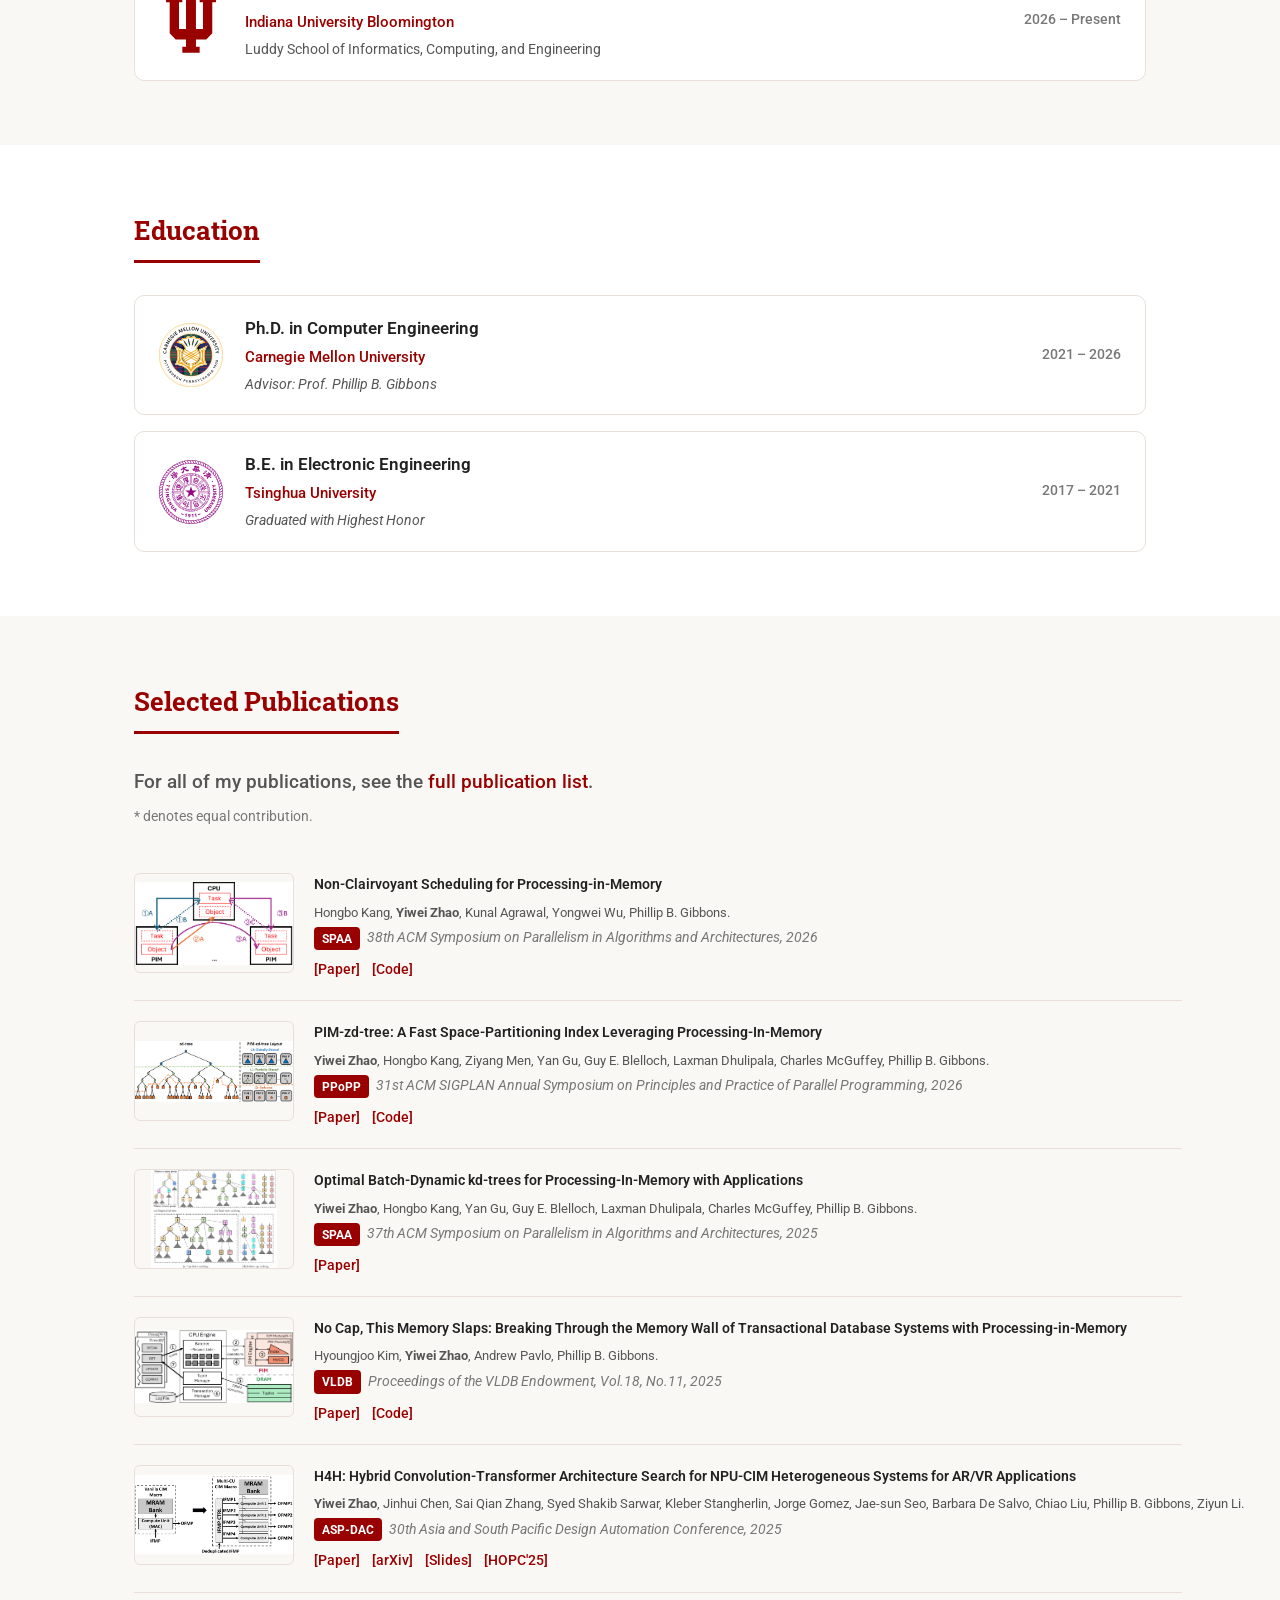
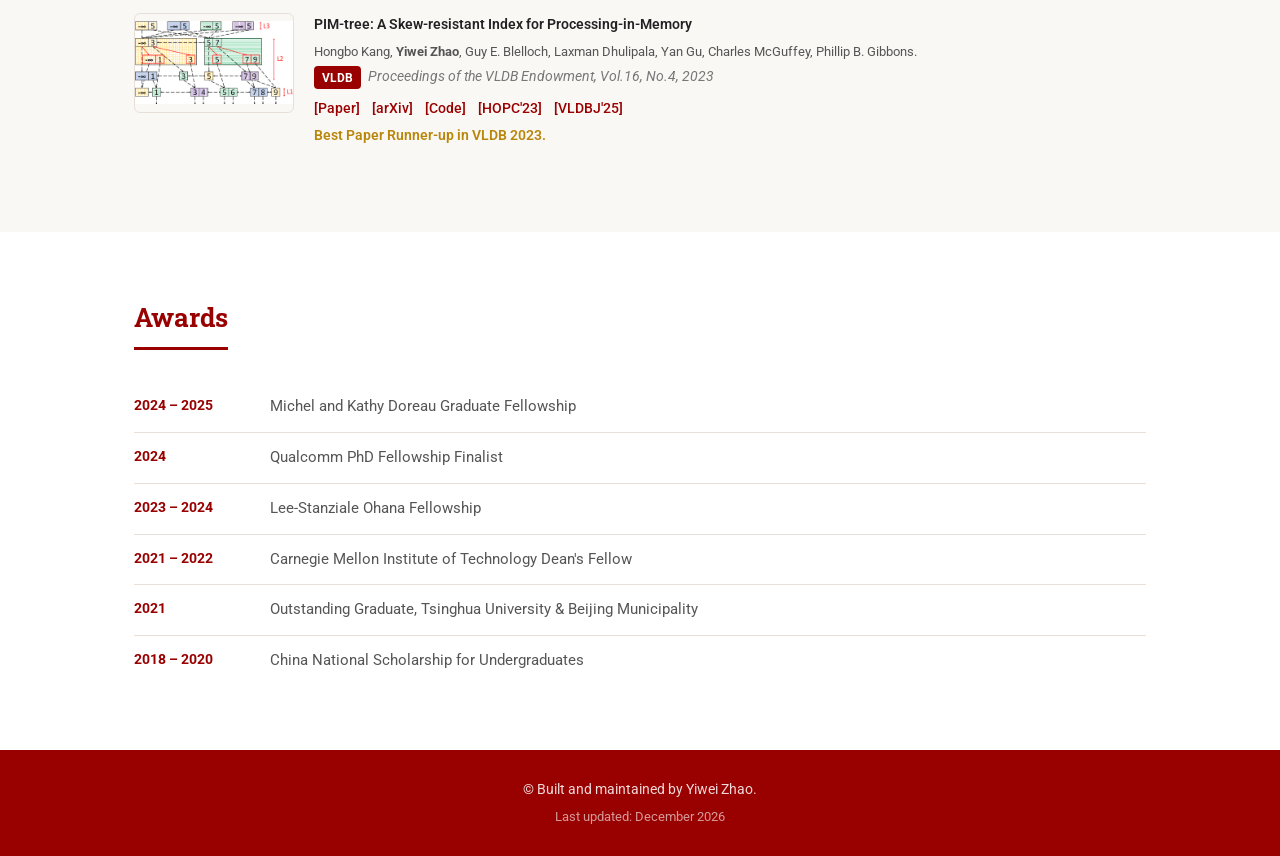
==== commit a3e57aa8: "Update news" ====
--- a/index.html
+++ b/index.html
@@ -91,6 +91,10 @@
       </div>
       <div class="news-item">
         <span class="news-date">Oct 2026</span>
+        <span class="news-content">Our paper on GPU-resident indexes has been conditionally accepted by SIGMOD'27.</span>
+      </div>
+      <div class="news-item">
+        <span class="news-date">Oct 2026</span>
         <span class="news-content">Our paper on Finger-hinted Learned Index has been accepted by VLDB'27.</span>
       </div>
       <div class="news-item">
@@ -100,6 +104,10 @@
       <div class="news-item">
         <span class="news-date">Jan 2026</span>
         <span class="news-content">Our paper on PIM-zd-tree will appear in PPoPP'26.</span>
+      </div>
+      <div class="news-item">
+        <span class="news-date">Nov 2025</span>
+        <span class="news-content">Our PIM-tree paper has been invited to a special issue of the VLDB Journal featuring outstanding papers from VLDB'23.</span>
       </div>
       <div class="news-item">
         <span class="news-date">Oct 2025</span>
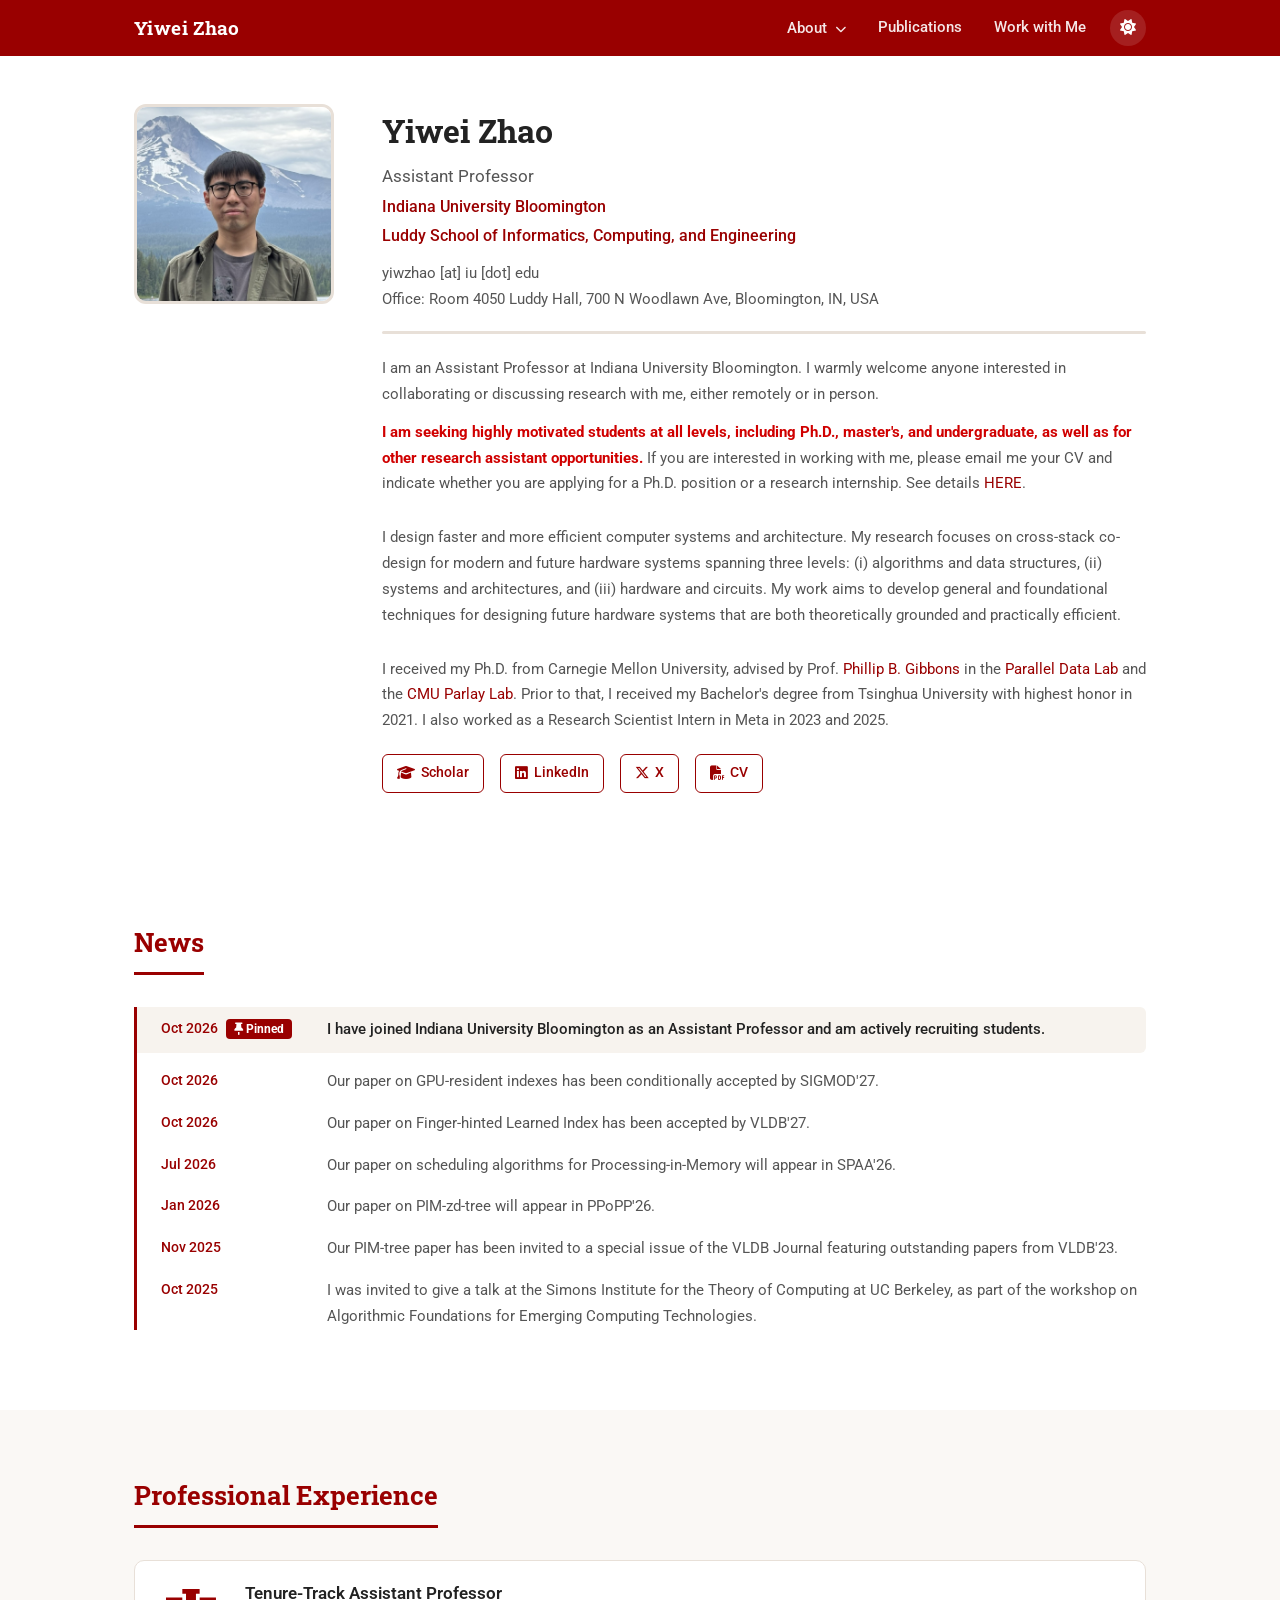
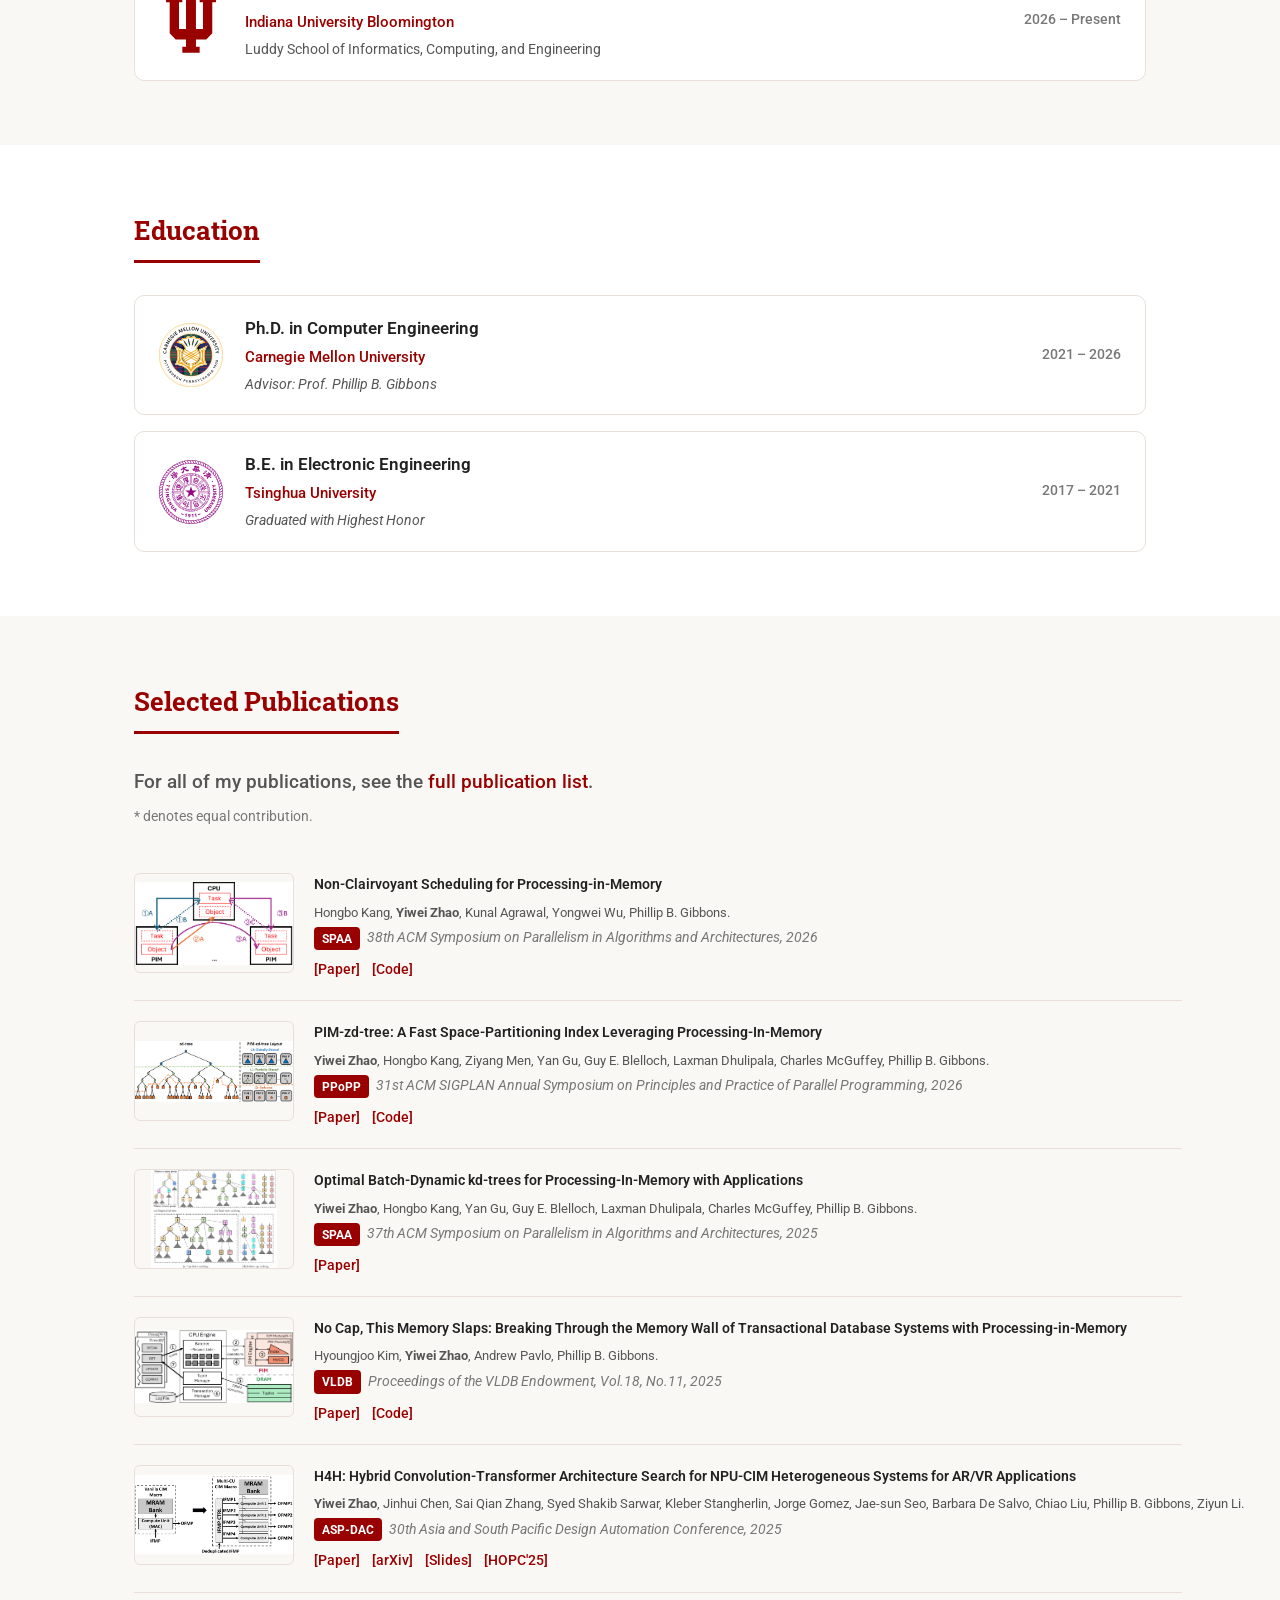
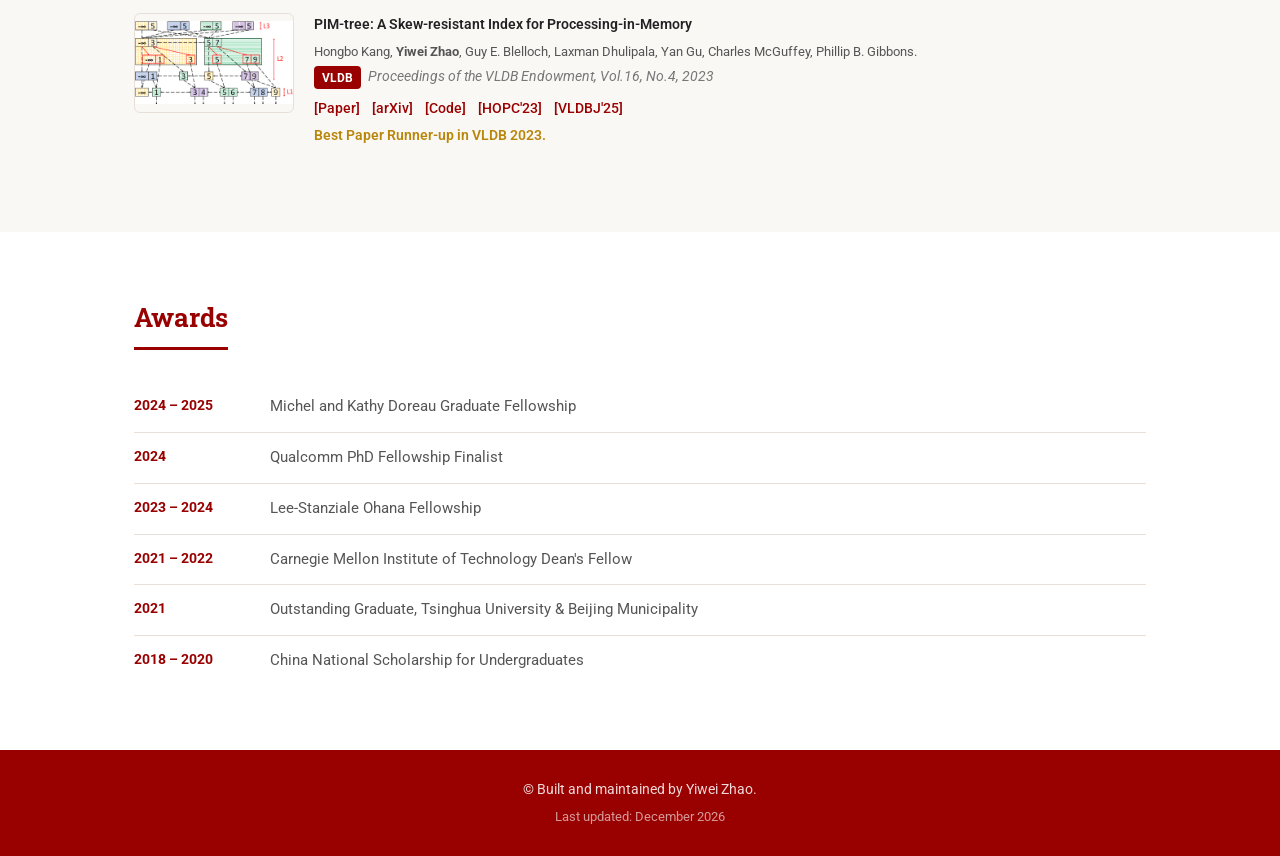
==== commit d95fad38: "minor fix" ====
--- a/index.html
+++ b/index.html
@@ -4,6 +4,9 @@
   <meta charset="UTF-8">
   <meta name="viewport" content="width=device-width, initial-scale=1.0">
   <title>Yiwei Zhao</title>
+  <link rel="icon" href="assets/favicon.ico?v=4" sizes="any">
+  <link rel="icon" type="image/png" sizes="32x32" href="assets/favicon-32.png?v=4">
+  <link rel="apple-touch-icon" href="assets/apple-touch-icon.png?v=4">
   <script src="assets/theme.js"></script>
   <link rel="stylesheet" href="style.css?v=21">
   <link rel="stylesheet" href="https://cdnjs.cloudflare.com/ajax/libs/font-awesome/6.5.1/css/all.min.css">
@@ -87,7 +90,7 @@
     <div class="news-list">
       <div class="news-item news-pinned">
         <span class="news-date">Oct 2026<span class="news-pin-badge"><i class="fas fa-thumbtack"></i> Pinned</span></span>
-        <span class="news-content">I will join Indiana University Bloomington as an Assistant Professor and am actively recruiting students.</span>
+        <span class="news-content">I have joined Indiana University Bloomington as an Assistant Professor and am actively recruiting students.</span>
       </div>
       <div class="news-item">
         <span class="news-date">Oct 2026</span>
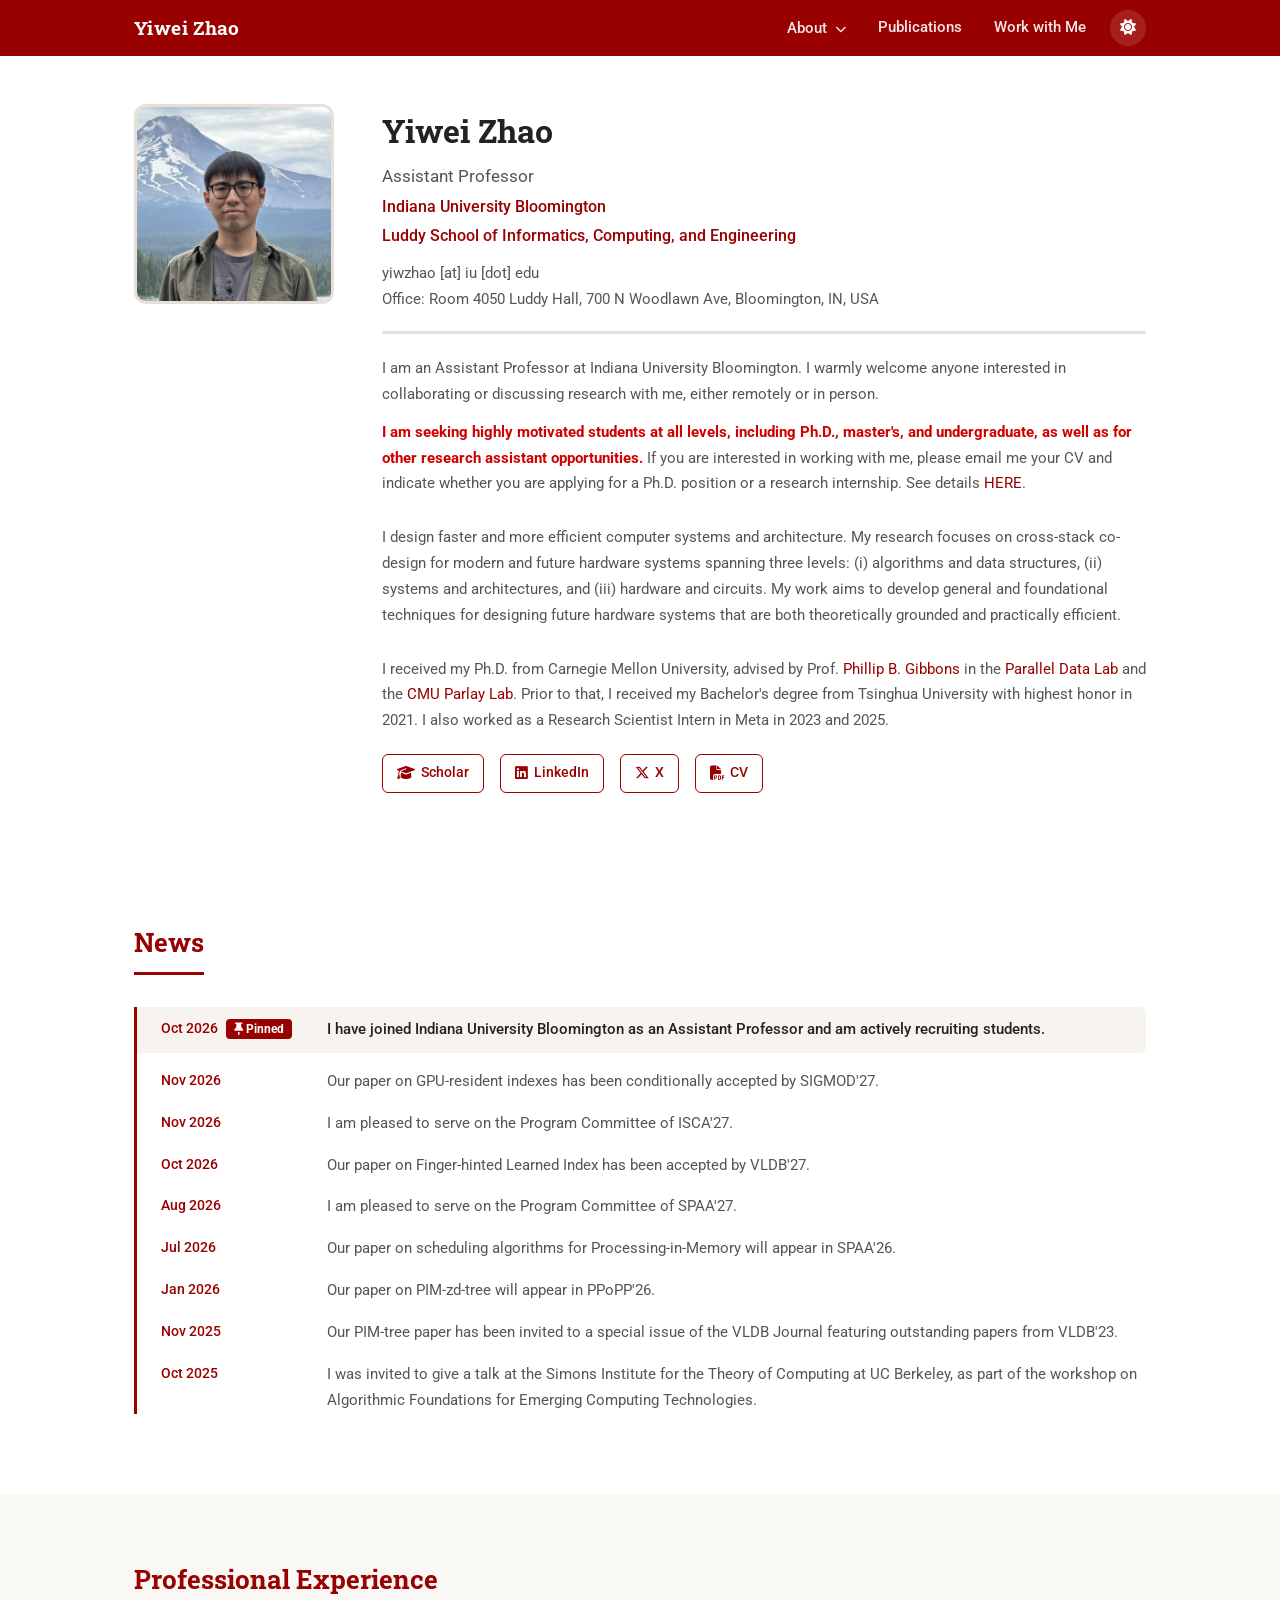
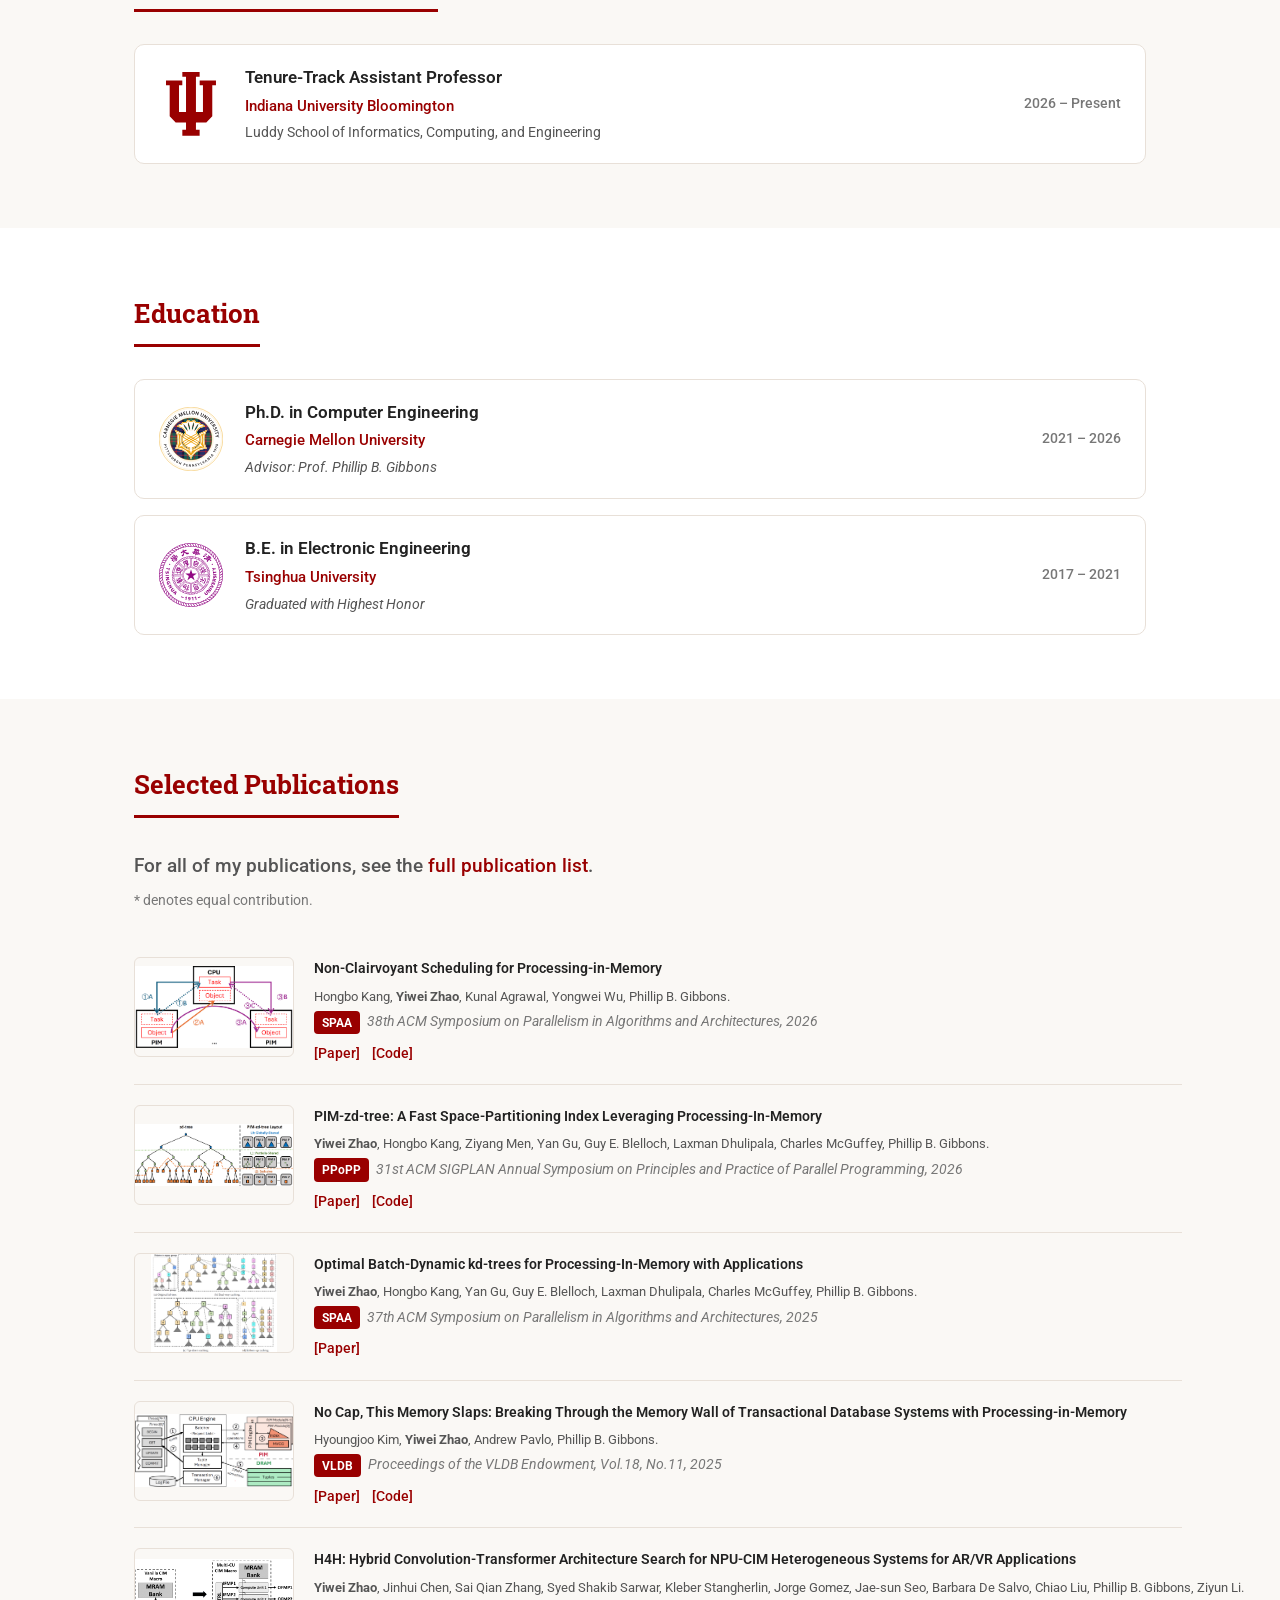
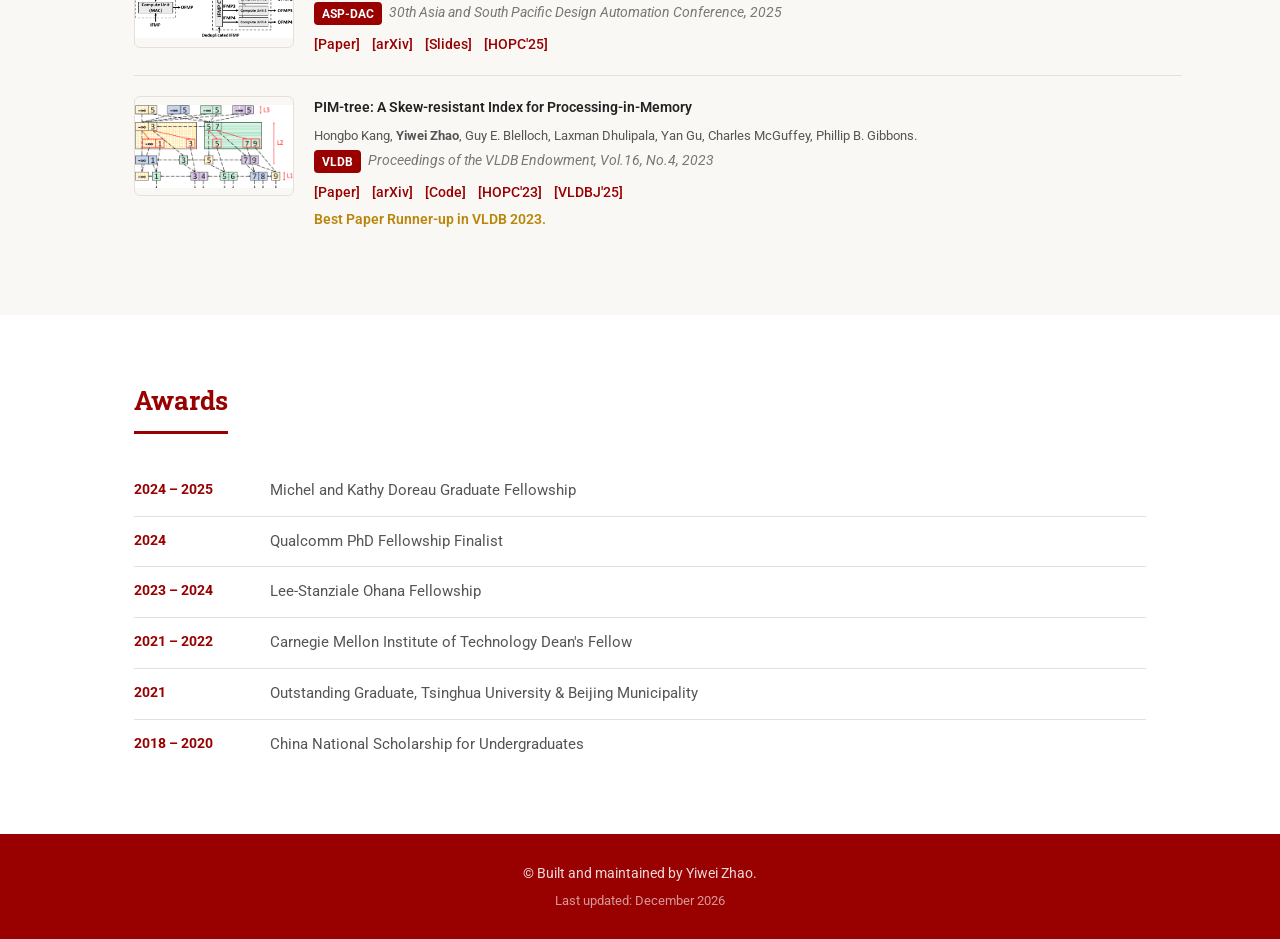
==== commit a4bcdce7: "Update news" ====
--- a/index.html
+++ b/index.html
@@ -4,10 +4,10 @@
   <meta charset="UTF-8">
   <meta name="viewport" content="width=device-width, initial-scale=1.0">
   <title>Yiwei Zhao</title>
-  <link rel="icon" href="assets/favicon.ico?v=4" sizes="any">
-  <link rel="icon" type="image/png" sizes="32x32" href="assets/favicon-32.png?v=4">
-  <link rel="apple-touch-icon" href="assets/apple-touch-icon.png?v=4">
-  <script src="assets/theme.js"></script>
+  <link rel="icon" href="assets/icons/favicon.ico?v=4" sizes="any">
+  <link rel="icon" type="image/png" sizes="32x32" href="assets/icons/favicon-32.png?v=4">
+  <link rel="apple-touch-icon" href="assets/icons/apple-touch-icon.png?v=4">
+  <script src="assets/js/theme.js"></script>
   <link rel="stylesheet" href="style.css?v=21">
   <link rel="stylesheet" href="https://cdnjs.cloudflare.com/ajax/libs/font-awesome/6.5.1/css/all.min.css">
   <link href="https://fonts.googleapis.com/css2?family=Roboto:wght@300;400;500;700&family=Roboto+Slab:wght@400;700&display=swap" rel="stylesheet">
@@ -44,7 +44,7 @@
 <section id="about" class="section section-bio">
   <div class="container bio-container">
     <div class="bio-photo">
-      <img src="assets/profile.JPEG" alt="Profile photo of Your Name">
+      <img src="assets/images/profile.JPEG" alt="Profile photo of Your Name">
     </div>
     <div class="bio-text">
       <h1>Yiwei Zhao</h1>
@@ -77,7 +77,7 @@
         <a href="https://scholar.google.com/citations?user=ESIzPeQAAAAJ" title="Google Scholar" target="_blank" rel="noopener noreferrer"><i class="fas fa-graduation-cap"></i> Scholar</a>
         <a href="https://www.linkedin.com/in/yiwei-zhao-3b6b73201/" title="LinkedIn" target="_blank" rel="noopener noreferrer"><i class="fab fa-linkedin"></i> LinkedIn</a>
         <a href="https://x.com/ZhaoYiwei_" title="X / Twitter" target="_blank" rel="noopener noreferrer"><i class="fab fa-x-twitter"></i> X</a>
-        <a href="assets/CV_ZhaoYiwei.pdf" title="CV" target="_blank" rel="noopener noreferrer"><i class="fas fa-file-pdf"></i> CV</a>
+        <a href="assets/docs/CV_ZhaoYiwei.pdf" title="CV" target="_blank" rel="noopener noreferrer"><i class="fas fa-file-pdf"></i> CV</a>
       </div>
     </div>
   </div>
@@ -93,12 +93,20 @@
         <span class="news-content">I have joined Indiana University Bloomington as an Assistant Professor and am actively recruiting students.</span>
       </div>
       <div class="news-item">
-        <span class="news-date">Oct 2026</span>
+        <span class="news-date">Nov 2026</span>
         <span class="news-content">Our paper on GPU-resident indexes has been conditionally accepted by SIGMOD'27.</span>
+      </div>
+      <div class="news-item">
+        <span class="news-date">Nov 2026</span>
+        <span class="news-content">I am pleased to serve on the Program Committee of ISCA'27.</span>
       </div>
       <div class="news-item">
         <span class="news-date">Oct 2026</span>
         <span class="news-content">Our paper on Finger-hinted Learned Index has been accepted by VLDB'27.</span>
+      </div>
+      <div class="news-item">
+        <span class="news-date">Aug 2026</span>
+        <span class="news-content">I am pleased to serve on the Program Committee of SPAA'27.</span>
       </div>
       <div class="news-item">
         <span class="news-date">Jul 2026</span>
@@ -127,7 +135,7 @@
     <div class="education-list">
       <div class="education-item">
         <div class="edu-logo">
-          <img src="assets/logos/iu.svg" alt="Indiana University logo">
+          <img src="assets/images/logos/iu.svg" alt="Indiana University logo">
         </div>
         <div class="edu-body">
           <h3>Tenure-Track Assistant Professor</h3>
@@ -147,7 +155,7 @@
     <div class="education-list">
       <div class="education-item">
         <div class="edu-logo">
-          <img src="assets/logos/cmu.svg" alt="Carnegie Mellon University seal">
+          <img src="assets/images/logos/cmu.svg" alt="Carnegie Mellon University seal">
         </div>
         <div class="edu-body">
           <h3>Ph.D. in Computer Engineering</h3>
@@ -158,7 +166,7 @@
       </div>
       <div class="education-item">
         <div class="edu-logo">
-          <img src="assets/logos/tsinghua.svg" alt="Tsinghua University logo">
+          <img src="assets/images/logos/tsinghua.svg" alt="Tsinghua University logo">
         </div>
         <div class="edu-body">
           <h3>B.E. in Electronic Engineering</h3>
@@ -222,8 +230,8 @@
   </div>
 </footer>
 
-<script src="assets/coauthors.js"></script>
-<script src="assets/papers.js"></script>
+<script src="assets/js/coauthors.js"></script>
+<script src="assets/js/papers.js"></script>
 <script>
   // Mobile nav toggle
   document.querySelector('.nav-toggle').addEventListener('click', function() {
--- a/style.css
+++ b/style.css
@@ -1002,7 +1002,7 @@
   padding: 96px 0 84px;
   background:
     linear-gradient(180deg, rgba(60, 0, 0, 0.6) 0%, rgba(0, 0, 0, 0.65) 100%),
-    url("assets/campus.jpg") center 45% / cover no-repeat;
+    url("assets/images/campus.jpg") center 45% / cover no-repeat;
   color: #ffffff;
   text-align: center;
 }
